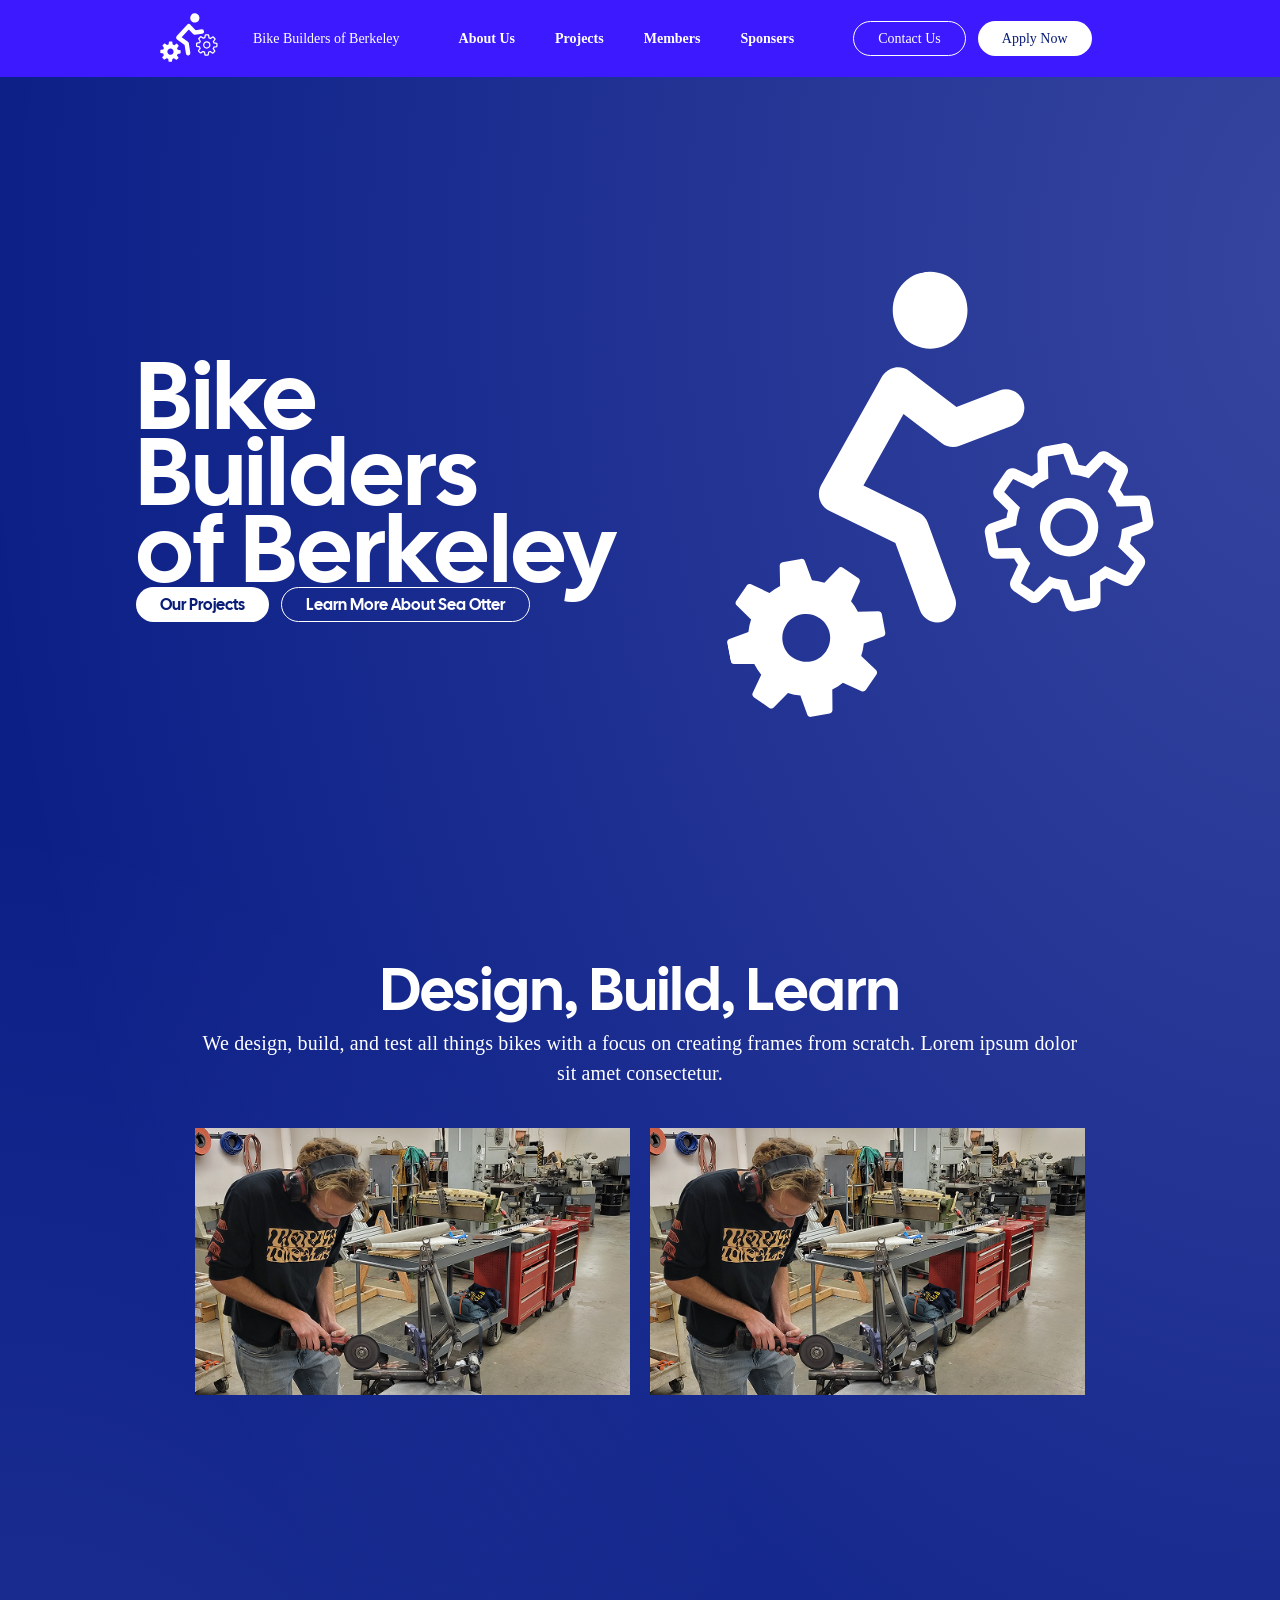
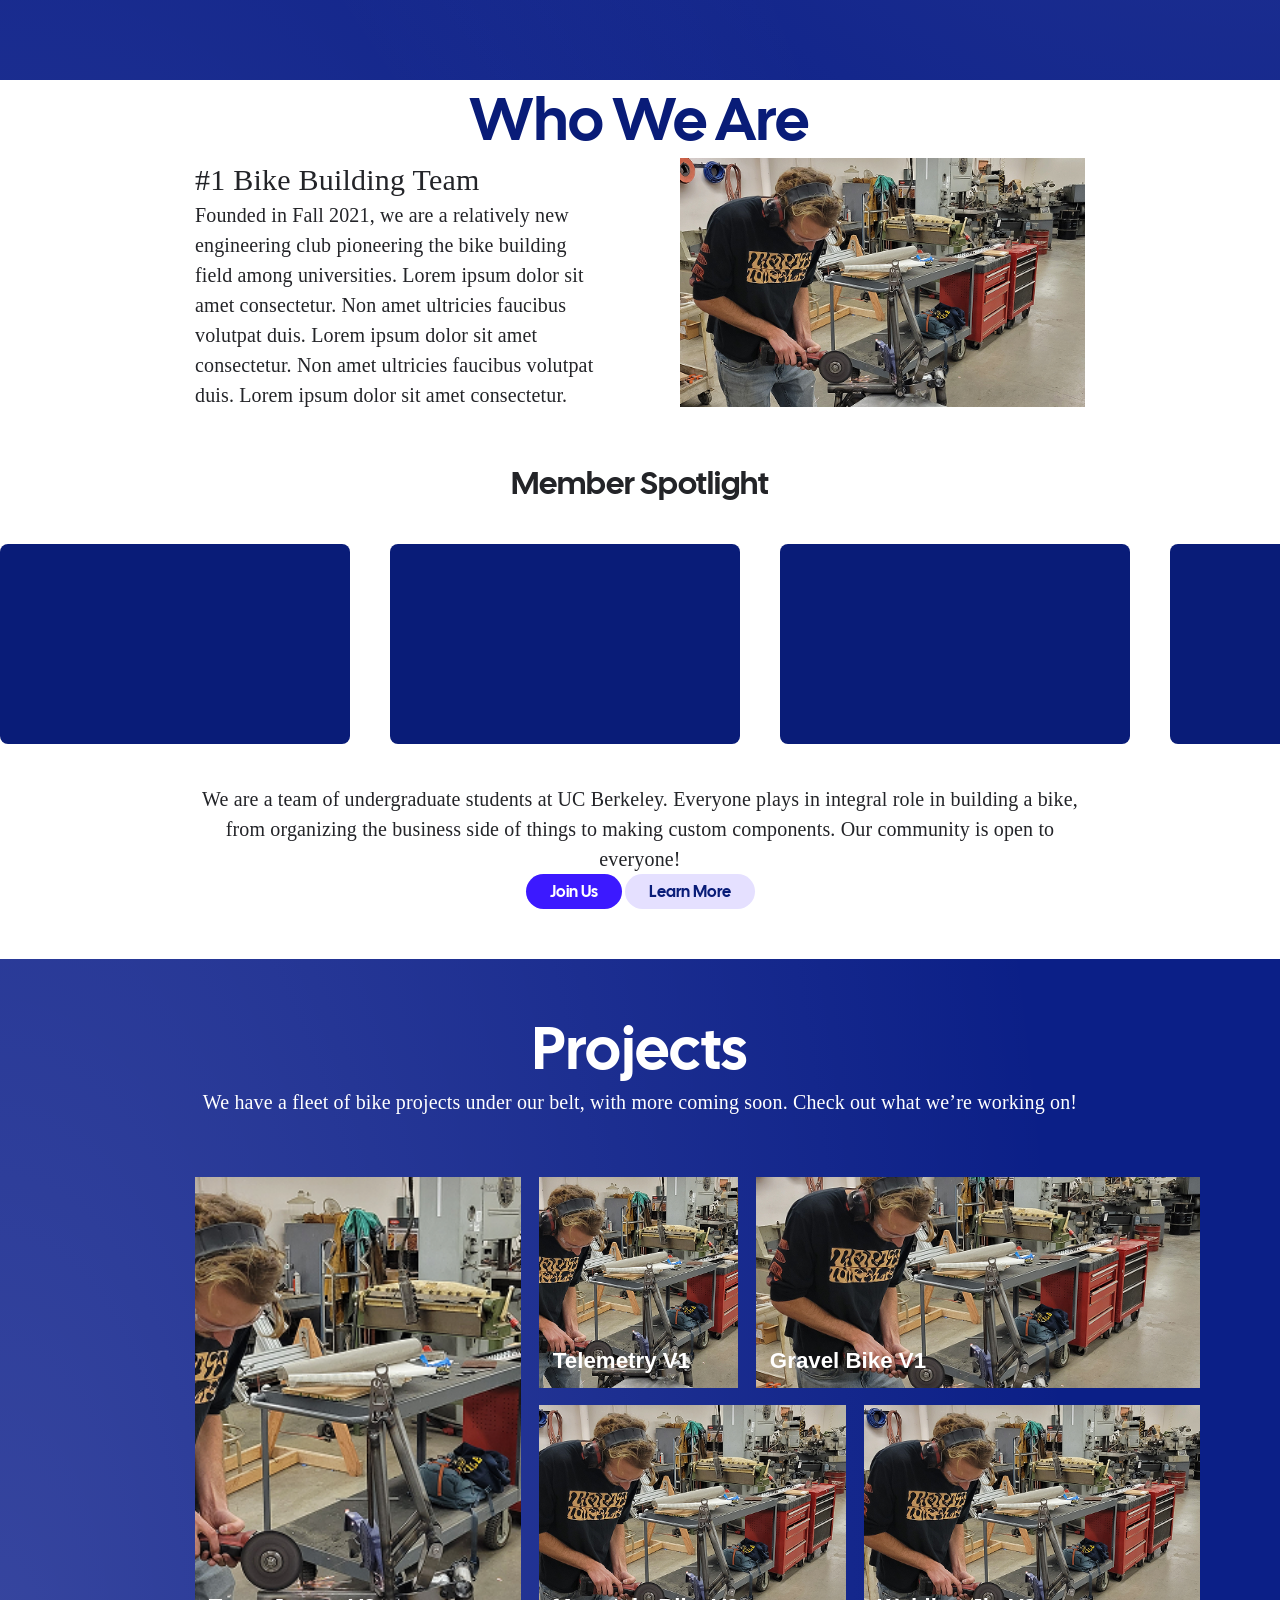
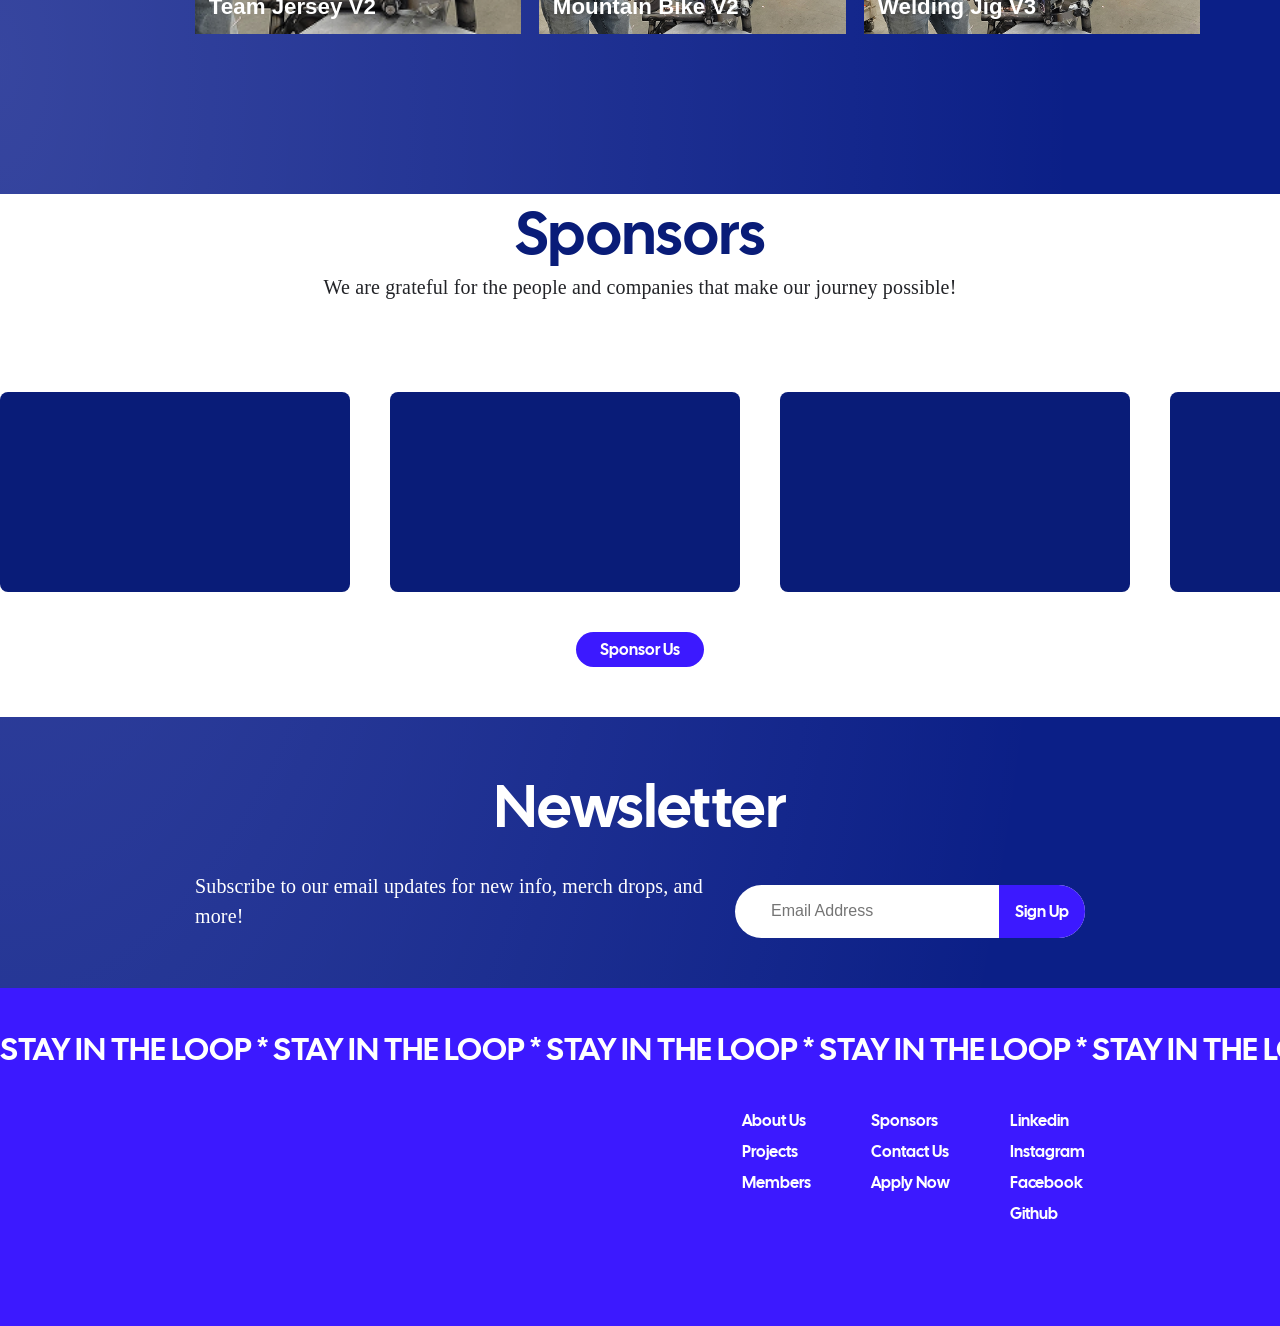
==== index.html @ 22df8705 "email position is done" ====
<!DOCTYPE html>
<html lang="en">
<head>
    <meta charset="UTF-8">
    <meta name="viewport" content="width= , initial-scale=1.0">
    <title>Document</title>
    <link rel="preconnect" href="https://fonts.googleapis.com">
    <link rel="preconnect" href="https://fonts.gstatic.com" crossorigin>
    <!-- <link href="https://fonts.googleapis.com/css2?family=Sora:wght@100..800&family=Sorts+Mill+Goudy&display=swap" rel="stylesheet"> -->
    <link rel="preconnect" href="https://fonts.googleapis.com">
    <link rel="preconnect" href="https://fonts.gstatic.com" crossorigin>
    <link href="https://fonts.googleapis.com/css2?family=Cal+Sans&family=Sora:wght@100..800&family=Sorts+Mill+Goudy&display=swap" rel="stylesheet">
    <link rel="stylesheet" href="style.css">
</head>
<body>
    <!-- Navigation menu -->
    <header>
        <nav>
            <div class="nav-inner">
                <img src="src/icons/Logo.svg" alt=""/>
                <a>Bike Builders of Berkeley</a>
                <ul class="nav-links">
                    <li>
                        <a href="about_us/about_us.html">About Us</a>
                    </li>
                    <li>
                        <a href="gen_projects/gen_projects.html">Projects</a>
                    </li>
                    <li>
                        <a href="members/members.html">Members</a>
                    </li>
                    <li>
                        <a href="sponsers/sponsers.html">Sponsers</a>
                    </li>
                </ul>
                <div class="buttons">
                    <a class="blank-button" href="#">Contact Us</a>
                    <a class="white-button" href="#">Apply Now</a>
                </div>
            </div>
        </nav>
    </header>
    <!-- End of desktop navigation menu -->
    <main>

        <div class="hero-wrapper">
            <!-- Hero section -->
            <div class="hero-section">
                <div class="left">
                    <h1>
                        Bike <br />
                        Builders <br />
                        of Berkeley
                    </h1>
                    <div class="buttons">
                        <a class="white-button" href="gen_projects/gen_projects.html">Our Projects</a>
                        <a class="blank-button" href="contact/contact.html">Learn More About Sea Otter</a>

                    </div>
                </div>
                <div class = "right">
                    <img src="src/icons/Union.svg" alt=""/>
                </div>
            </div>  
            <!-- End of the hero section -->
        </div>
        <div class="wrapper">
            <!-- Section 1 -->
            <div class="section-1">
                <h1>
                    Design, Build, Learn
                </h1>
                <p>
                    We design, build, and test all things bikes with a focus on creating frames from scratch. Lorem ipsum dolor sit amet consectetur.
                </p>
                <div class="image-row">
                    <div class="left">
                        <img src="src/images/sec1-1.png" alt=""/>
                    </div>
                    <div class = "right">
                        <img src="src/images/sec1-1.png" alt=""/>
                    </div>
                </div>
            </div>  
            <!-- End of the Section 1 -->
        </div>
        <div class="white-bg">
            <div class="wrapper">
                <!-- Section 2 -->
                <div class="section-2">
                    <h1>
                        Who We Are
                    </h1>
                    <div class="section-2-inner-layout">
                        <div class="left">
                            <h3>
                            #1 Bike Building Team
                            </h3>
                            <p>
                                Founded in Fall 2021, we are a relatively new engineering club pioneering the bike building field among universities. Lorem ipsum dolor sit amet consectetur. Non amet ultricies faucibus volutpat duis. Lorem ipsum dolor sit amet consectetur.
                                Non amet ultricies faucibus volutpat duis. Lorem ipsum dolor sit amet consectetur.
                            </p>
                        </div>
            
                        <div class = "right">
                            <!-- insert youtube -->
                            <img src="src/images/sec1-1.png" alt=""/>
                        </div>
                    </div>
                </div>  
                <!-- End of the Section2 -->
            </div>
            <!-- Section 3 -->
            <div class="section-3">
                <h2>
                    Member Spotlight
                </h2>
                <div class="carousel">
                    <div class="track">
                        
                        <div class="group">
                            <div class="card-a">
                                <!-- change contents -->
                                <img src="images/icons/python.svg" alt=""/>
                            </div>
                            <div class="card-a">
                                <img src="images/icons/java.svg" alt=""/>
                            </div>
                            <div class="card-a">
                                <img src="images/icons/css.svg" alt=""/>
                            </div>
                            <div class="card-a">
                                <img src="images/icons/html.svg" alt=""/>
                            </div>
                            <div class="card-a">
                                <img src="images/icons/r.svg" alt=""/>
                            </div>
                        </div> 
                        <div class="group">
                            <div class="card-a">
                                <img src="images/icons/python.svg" alt=""/>
                            </div>
                            <div class="card-a">
                                <img src="images/icons/java.svg" alt=""/>
                            </div>
                            <div class="card-a">
                                <img src="images/icons/css.svg" alt=""/>
                            </div>
                            <div class="card-a">
                                <img src="images/icons/html.svg" alt=""/>
                            </div>
                            <div class="card-a">
                                <img src="images/icons/r.svg" alt=""/>
                            </div>
                        </div> 
                    </div>
                </div>
                <div class="wrapper">
                    <p>
                        We are a team of undergraduate students at UC Berkeley. Everyone plays in integral role in building a bike, from organizing the business side of things to making custom components. Our community is open to everyone!
                    </p>
                    <a href="apply/apply.html" class="blue-button" target="_blank" rel="noopener noreferrer">Join Us</a>
                    <a href="members/members.html" class="purple-button" target="_blank" rel="noopener noreferrer">Learn More</a>
                </div>
            <!-- End of the Section3 -->
            </div>
        </div>
        <div class="wrapper">
            <!-- Section 4 -->
            <div class="section-4">
                <h1>
                    Projects
                </h1>
                <p>
                    We have a fleet of bike projects under our belt, with more coming soon. Check out what we’re working on!
                </p>
                <!-- change content -->
                <div class="photos">
                    <div class="frame-20">
                        <img src="src/images/sec1-1.png" alt="">
                        <div class="text-wrapper-23">Team Jersey V2</div>
                    </div>
                    <div class="frame-21">
                        <img src="src/images/sec1-1.png" alt=""/>
                        <div class="text-wrapper-23">Gravel Bike V1</div>
                    </div>
                    <div class="frame-22">
                        <img src="src/images/sec1-1.png" alt=""/>
                        <div class="text-wrapper-23">Mountain Bike V2</div>
                    </div>
                    <div class="frame-23">
                        <img src="src/images/sec1-1.png" alt=""/>
                        <div class="text-wrapper-23">Welding Jig V3</div>
                    </div>
                    <div class="frame-24">
                        <img src="src/images/sec1-1.png" alt=""/>
                        <div class="text-wrapper-23">Telemetry V1</div>
                    </div>
                </div>
                <!-- End of the Section 4 -->
            </div>
        </div>
        <!-- Section 5 -->
        <div class="white-bg">
            <div class="section-5">
                <div class="wrapper">
                    <h1>
                        Sponsors
                    </h1>
                    <p>
                        We are grateful for the people and companies that make our journey possible!
                    </p>
                </div>

                <div class="carousel">
                    <div class="track">
                        <div class="group">
                            <div class="card-a">
                                <!-- change contents -->
                                <img src="images/icons/python.svg" alt=""/>
                            </div>
                            <div class="card-a">
                                <img src="images/icons/java.svg" alt=""/>
                            </div>
                            <div class="card-a">
                                <img src="images/icons/css.svg" alt=""/>
                            </div>
                            <div class="card-a">
                                <img src="images/icons/html.svg" alt=""/>
                            </div>
                            <div class="card-a">
                                <img src="images/icons/r.svg" alt=""/>
                            </div>
                        </div> 
                        <div class="group">
                            <div class="card-a">
                                <img src="images/icons/python.svg" alt=""/>
                            </div>
                            <div class="card-a">
                                <img src="images/icons/java.svg" alt=""/>
                            </div>
                            <div class="card-a">
                                <img src="images/icons/css.svg" alt=""/>
                            </div>
                            <div class="card-a">
                                <img src="images/icons/html.svg" alt=""/>
                            </div>
                            <div class="card-a">
                                <img src="images/icons/r.svg" alt=""/>
                            </div>
                        </div>
                    </div> 
                </div>
                <div class="wrapper">
                    <a href="apply/apply.html" class="blue-button" target="_blank" rel="noopener noreferrer">Sponsor Us</a>
                </div>
            </div>
        </div>
                <!-- end of section 5 -->
       
        <div class="wrapper">
            <div class="section-6">
                <h1>
                    Newsletter
                </h1>
                <div class="section-6-content">
                    <div class="left">
                        <p>
                            Subscribe to our email updates for new info, merch drops, and more!
                        </p>
                    </div>
                    <!-- placeholder -->
                    <div class="right">
                        <div class="news-letter">
                            <input type="text" class="news-input" placeholder="Email Address"/>
                            <a href="apply/apply.html" class="news-button" target="_blank" rel="noopener noreferrer">Sign Up<i class="fa fa-user-plus" aria-hidden="true"></i></a>
                        </div>
                    </div>
                </div>
            </div>
        </div>
    </main>
    <footer>
        <div class="blue-bg">
            <div class="carousel">
                <div class="track">
                    <div class="group">
                        <h2>STAY IN THE LOOP * STAY IN THE LOOP * STAY IN THE LOOP * STAY IN THE LOOP * STAY IN THE LOOP * STAY IN THE LOOP * STAY IN THE LOOP * STAY IN THE LOOP *</h2>
                    </div>
                    <div class="group">
                        <h2>STAY IN THE LOOP * STAY IN THE LOOP * STAY IN THE LOOP * STAY IN THE LOOP * STAY IN THE LOOP * STAY IN THE LOOP * STAY IN THE LOOP * STAY IN THE LOOP *</h2>
                    </div>
                </div>
            </div>
            <div class="wrapper">
                <ul class="ft-links">
                    <div class="left">
                        <li>
                            <a href="about_us/about_us.html">About Us</a>
                        </li>
                        <li>
                            <a href="gen_projects/gen_projects.html">Projects</a>
                        </li>
                        <li>
                            <a href="members/members.html">Members</a>
                        </li>
                    </div>
                    <div class="middle">
                        <li>
                            <a href="sponsers/sponsers.html">Sponsors</a>
                        </li>
                        <li>
                            <a href="contact/contact.html">Contact Us</a>
                        </li>
                        <li>
                            <a href="apply/apply.html">Apply Now</a>
                        </li>
                    </div>
                    <div class="right">
                        <li>
                            <a href="">Linkedin</a>
                        </li>
                        <li>
                            <a href="">Instagram</a>
                        </li>
                        <li>
                            <a href="">Facebook</a>
                        </li>
                        <li>
                            <a href="">Github</a>
                        </li>
                    </div>
                </ul>
            </div>
        </div>
    </div>
</body>
</html>
---- style.css ----
:root {
    --background-color: radial-gradient(83.92% 53.89% at 0% 72.04%, rgba(229, 224, 255, 0.20) 0%, rgba(229, 224, 255, 0.00) 100%), radial-gradient(105.62% 43.95% at 103.77% 5.94%, rgba(229, 224, 255, 0.20) 0%, rgba(229, 224, 255, 0.00) 100%), #0B1F87;
    /* linear-gradient(20deg, #0b1f87, #e5e0ff) */
    /* #0b1f87; */
    --black-color: #232428;;
    --blue-color:#3c19ff;
    --dark-blue-color: #091c78;
    --purple-color: #E5E0FF;
    --white-color: #ffffff;
}
*,
*::before,
*::after {
    margin: 0;
    padding: 0;
    box-sizing: border-box;
}

/* fonts */
.hero-title {
    color: var(--white-color);
    font-family: "Cal Sans";
    font-size: 96px;
    font-style: normal;
    font-weight: 400;
    line-height: 76.188px; /* 79.363% */
    letter-spacing: 0.72px;
    text-align: left;
}

h1 {
    color: var(--white-color);
    text-align: center;
    font-family: "Cal Sans";
    font-size: 60px;
    font-style: normal;
    font-weight: 400;
    line-height: normal;
    letter-spacing: 0.45px;
}

.white-bg h1 {
    color: var(--dark-blue-color-color);
    text-align: center;
    font-family: "Cal Sans";
    font-size: 60px;
    font-style: normal;
    font-weight: 400;
    line-height: normal;
    letter-spacing: 0.45px;
}

h2 {
    color: var(--white-color);
    font-family: "Cal Sans";
    font-size: 32px;
    font-style: normal;
    font-weight: 400;
    line-height: normal;

}
.section-2 h2 {
    color: var(--black-color);
    font-family: "Cal Sans";
    font-size: 32px;
    font-style: normal;
    font-weight: 400;
    line-height: normal;

}

.white-bg h3 {
    color: var(--white-color);
    font-family: "Helvetica Neue";
    font-size: 30px;
    font-style: normal;
    font-weight: 500;
    line-height: 40px; /* 133.333% */
    letter-spacing: 0.225px;
}


p {
    color: var(--white-color);
    font-family: "Helvetica Neue";
    font-size: 20px;
    font-style: normal;
    font-weight: 400;
    line-height: 150%; /* 30px */
    letter-spacing: 0.15px;
}

.white-bg p {
    color: var(--black-color);
    font-family: "Helvetica Neue";
    font-size: 20px;
    font-style: normal;
    font-weight: 400;
    line-height: 150%; /* 30px */
    letter-spacing: 0.15px;
}

h4 {
    color: var(--white-color);
    font-family: "Cal Sans";
    font-size: 21px;
    font-style: normal;
    font-weight: 400;
    line-height: normal;
}

h5 {
    color: var(--white-color);
    font-family: "Helvetica Neue";
    font-size: 14px;
    font-style: normal;
    font-weight: 400;
    line-height: normal;
}

header {
    display: flex;
    justify-content: space-between;
    align-items: center;
    padding: 5px, 60px;
    width: 100%;
    background-color: var(--blue-color);
    position: fixed;
    z-index: 100;
}

/* nav */
nav {
    /* display: flex;
    justify-content: space-between;
    align-items: left; */
    /* position: fixed; */
    top: 0;
    left: 0;
    padding: 5px 80px;
    background-color: var(--background-color);
    z-index: 100;
}

.nav-inner {
    display: inline-flex;
    padding: 8px 80px;
    align-items: center;
    gap: 35px;
}

.nav-links {
    display: flex;
    padding: 8px 24px;
    justify-content: center;
    align-items: center;
}

nav ul {
    display: flex;
    align-items: center;
    list-style: none;
    gap: 40px;
}

nav ul li a {
    color: var(--white-color);
    font-family: "Helvetica Neue";
    font-size: 14px;
    font-style: normal;
    font-weight: 400;
    line-height: normal;
}

nav a {
    color: var(--white-color);
    font-family: "Helvetica Neue";
    font-weight: bold;
    font-size: 14px;
    font-style: normal;
    font-weight: 400;
    line-height: normal;
    white-space: nowrap;
}

nav ul li a {
    font-family: "Helvetica Neue";
    font-style: normal;
    font-weight: bold;
    font-size: 14px;
    line-height: 24px;
    color: #ffffff;
    text-decoration: none;
}

/* body */

body {
    margin: 0;
    width: 100%;
    font-family: "Cal Sans";
    font-weight: 400;
    font-style: normal;
    background: var(--background-color)
}

main {
    width:100%;
    margin:0 auto;

}

.wrapper {
    max-width:100%;
    margin:0 auto;
    padding-left: 195px;   
    padding-right: 195px;
    padding-bottom: 50px;

}

.hero-wrapper {
    max-width:100%;
    margin:0 auto;
    padding-left: 80px;   
    padding-right: 80px;
    padding-bottom: 50px;

}

.hero-section .right img {
    width: 100%;
    max-width: 500px;   /* control maximum size */
    height: auto;
    transform: rotate(-11.642deg);
}

.stripes {
    max-width:100%;
    margin:0 auto;
    background-color: var(--background-color);
    background-image: repeating-linear-gradient(
        90deg,
        var(--blue-color),
        var(--blue-color) 35px,
        transparent 35px,
        transparent 50px
    );
}

/* background */

.white-bg {
    width:100%;
    margin:0 auto;
    background-color: var(--white-color);
    margin-top: 50px;
    margin-bottom: 50px;
}

.blue-bg {
    max-width:100%;
    height: 338px;
    margin:0 auto;
    background-color: var(--blue-color);
}

/* buttons */

.buttons {
    display: flex;
    gap: 12px;
}

.blank-button {
    display: inline-flex;
    justify-content: center;
    align-items: center;
    padding: 8px 24px;

    /* width: 232px; */
    height: 35px;

    border-radius: 50px;
    border: 1px solid white;

    color: white;
    text-decoration: none;
}

.white-button {
    display: inline-flex;
    justify-content: center;
    align-items: center;
    padding: 8px 24px;

    /* width: 232px; */
    height: 35px;

    border-radius: 50px;
    background: var(--white-color);

    color: var(--dark-blue-color);
    text-decoration: none;
}

.blue-button {
    display: inline-flex;
    justify-content: center;
    align-items: center;
    padding: 8px 24px;

    /* width: 232px; */
    height: 35px;

    border-radius: 50px;
    background: var(--blue-color);

    color: var(--white-color);
    text-decoration: none;
}

.purple-button {
    display: inline-flex;
    justify-content: center;
    align-items: center;
    padding: 8px 24px;

    /* width: 232px; */
    height: 35px;

    border-radius: 50px;
    background: var(--purple-color);

    color: var(--dark-blue-color);
    text-decoration: none;
}


/* hero section */

.hero-section {
    display: flex;
    height: 100vh;
    width: 100%;
    align-items: center;
    justify-content: space-between; 
    gap: 20px;
    padding: 80px 5% 0 5%; 
    box-sizing: border-box;
}

.hero-section .left {
    flex: 1 1 400px;             
}

.hero-section .left h1{
    color: var(--white-color);
    font-family: "Cal Sans";
    font-size: 96px;
    font-style: normal;
    font-weight: 400;
    line-height: 76.188px; /* 79.363% */
    letter-spacing: 0.72px;
    text-align: left;
}

.hero-section .right {
    flex: 1 1 300px;              /* image shrinks naturally */
    display: flex;
    justify-content: flex-end;
}

.hero-section .right img {
    max-width: 100%;
    height: auto;
}

@media (max-width: 1024px) {
    .hero-section {
        flex-direction: column;   /* stack text and image */
        justify-content: flex-start;
        height: auto;             /* shrink to content */
        padding: 200px 5% 0 5%;
    }

    .hero-section .right {
        width: 100%;
        display: flex;
        justify-content: center;  /* center image */
        padding: 0px;
    }

    .hero-section .right img {
        width: 100%;              /* scale image on smaller screens */
        height: auto;
    }
}

/* section-1 */
.section-1 {
    height: 70vh;
    align-items: center;
    justify-content: center;
}

.section-1 h1 {
    color: var(--white-color);
    text-align: center;
    font-family: "Cal Sans";
    font-size: 60px;
    font-style: normal;
    font-weight: 400;
    line-height: normal;
    letter-spacing: 0.45px;
}

.section-1 p {
    color: var(--white-color);
    text-align: center;
    font-family: "Helvetica Neue";
    font-size: 20px;
    font-style: normal;
    font-weight: 400;
    line-height: 150%; /* 30px */
    letter-spacing: 0.15px;
}

.section-1 .image-row {
    display: flex;
    gap: 20px;
    margin-top: 40px;
}

.section-1 .left,
.section-1 .right {
    flex: 1;
}

.section-1 img {
    width: 100%;
    height: auto;
    display: block;
}


/* section-2 */
.section-2 {
    align-items: center;
    justify-content: center;
}

.section-2 .section-2-inner-layout {
    display: flex;
    align-items: center;
    gap: 80px;
}

.section-2-inner-layout .left {
    flex: 1;
}

.section-2-inner-layout .right {
    flex: 1;
}

.section-2-inner-layout img {
    width: 100%;
    height: auto;
}

.section-2 h1 {

    color: var(--dark-blue-color);
    text-align: center;
    font-family: "Cal Sans";
    font-size: 60px;
    font-style: normal;
    font-weight: 400;
    line-height: normal;
    letter-spacing: 0.45px;
}

.section-2 h3 {
    color: var(--black-color);
    font-family: "Helvetica Neue";
    font-size: 30px;
    font-style: normal;
    font-weight: 500;
    line-height: 40px; /* 133.333% */
    letter-spacing: 0.225px;
}

.section-2 p {
    color: var(--black-color);
    font-family: "Helvetica Neue";
    font-size: 20px;
    font-style: normal;
    font-weight: 400;
    line-height: 150%; /* 30px */
    letter-spacing: 0.15px;
}

/* section-3 */
.section-3 {
    text-align: center;
    justify-content: center;
}

.section-3 h2 {
    color: var(--black-color);
    font-family: "Cal Sans";
    font-size: 32px;
    font-style: normal;
    font-weight: 400;
    line-height: normal;
}

.section-3 p {
    color: var(--black-color);
    font-family: "Helvetica Neue";
    font-size: 20px;
    font-style: normal;
    font-weight: 400;
    line-height: 150%; /* 30px */
    letter-spacing: 0.15px;
    padding: 100px, 40px;
}
.carousel {
    width: 100%;
    overflow: hidden;
    padding: 40px 0;
}
    
.track {
    display: flex;
    width: max-content;
    animation: scroll 30s linear infinite;
}
    
.group {
    display: flex;
    gap: 40px;
    padding-right: 40px;
}
    
.card-a {
    flex: 0 0 auto;
    width: 350px;
    height: 200px;
    background: var(--dark-blue-color);
    border-radius: 8px;
    display: flex;
    align-items: center;
    justify-content: center;
}
    
.card-a img {
    max-width: 80%;
    height: auto;
}
    
@keyframes scroll {
    from {
        transform: translateX(0);
    }
    to {
        transform: translateX(-50%);
    }
}

/* section-4 */
.section-4 {
    text-align: center;
    justify-content: center;
}

.section-4 .frame-20 {
    display: flex;
    flex-direction: column;
    width: 326px;
    height: 457px;
    align-items: flex-start;
    justify-content: flex-end;
    gap: 8.67px;
    padding: 13.87px;
    position: absolute;
    top: 0;
    left: 0;
    box-shadow: inset 0px 0px 81.32px #00000040;
    background: linear-gradient(
      0deg,
      rgba(0, 0, 0, 0.3) 0%,
      rgba(0, 0, 0, 0.3) 100%
    );
}
  
.section-4 .text-wrapper-23 {
    position: relative;
    width: fit-content;
    font-family: "Helvetica Neue-Bold", Helvetica;
    font-weight: 700;
    color: #ffffff;
    font-size: 22.3px;
    letter-spacing: 0;
    line-height: normal;
}
  
.section-4 .frame-21 {
    display: flex;
    width: 444px;
    height: 211px;
    align-items: flex-end;
    gap: 8.67px;
    padding: 13.87px;
    position: absolute;
    top: 0;
    left: 561px;
    background: linear-gradient(
      0deg,
      rgba(0, 0, 0, 0.3) 0%,
      rgba(0, 0, 0, 0.3) 100%
    );
}
  
.section-4 .frame-22 {
    display: flex;
    width: 307px;
    height: 229px;
    align-items: flex-end;
    gap: 8.67px;
    padding: 13.87px;
    position: absolute;
    top: 228px;
    left: 344px;
    background: linear-gradient(
      0deg,
      rgba(0, 0, 0, 0.3) 0%,
      rgba(0, 0, 0, 0.3) 100%
    );
}
  
.section-4 .frame-23 {
    display: flex;
    width: 336px;
    height: 229px;
    align-items: flex-end;
    gap: 8.67px;
    padding: 13.87px;
    position: absolute;
    top: 228px;
    left: 669px;
    background: linear-gradient(
      0deg,
      rgba(0, 0, 0, 0.3) 0%,
      rgba(0, 0, 0, 0.3) 100%
    );
}
  
.section-4 .frame-24 {
    display: flex;
    flex-direction: column;
    width: 199px;
    height: 211px;
    align-items: flex-start;
    justify-content: flex-end;
    gap: 8.67px;
    padding: 13.87px;
    position: absolute;
    top: 0;
    left: 344px;
    background: linear-gradient(
      0deg,
      rgba(0, 0, 0, 0.3) 0%,
      rgba(0, 0, 0, 0.3) 100%
    );
}
.section-4 .photos {
    position: relative;
    width: 1005px;
    height: 457px;
    margin: 60px auto;
}
  
.section-4 .photos img {
    position: absolute;
    width: 100%;
    height: 100%;
    object-fit: cover;
    top: 0;
    left: 0;
}

.section-4 .frame-20,
.section-4 .frame-21,
.section-4 .frame-22,
.section-4 .frame-23,
.section-4 .frame-24 {
    overflow: hidden;
}
  

/* section-5 */

.section-5 {
    text-align: center;
    justify-content: center;
}

.section-5 h1 {
    color: var(--dark-blue-color);
    text-align: center;
    font-family: "Cal Sans";
    font-size: 60px;
    font-style: normal;
    font-weight: 400;
    line-height: normal;
    letter-spacing: 0.45px;
}

.section-5 p {
    color: var(--black-color);
    font-family: "Helvetica Neue";
    font-size: 20px;
    font-style: normal;
    font-weight: 400;
    line-height: 150%; /* 30px */
    letter-spacing: 0.15px;
}

@media (max-width: 768px) {
    .bottom {
        padding-left: 0px;
        padding-right: 0px;
        height: auto; 
    }
}

/* section-6 */
.section-6 {
    text-align: center; /* keeps the h1 centered */
}

.section-6-content {
    display: flex;                  /* side by side */
    align-items: center;            /* vertically center left and right */
    justify-content: space-between; /* left to start, right to end */
    margin-top: 20px;               /* spacing below the title */
}

.section-6 .left {
    flex: 1;            /* expand to fill space */
    text-align: left;    /* keep text aligned left */
}

/* .section-6 .right {
    flex-shrink: 0;
} */

.news-letter {
    display: flex;
    gap: 12px;
    margin-top: 20px;
    display: flex;
    background: var(--white-color);
    background-color: #ffffff;
    /* width: 418.626px; */
    height: 53px;
    padding: 10.479px 0 10.479px 20px;
    align-items: center;
    /* gap: 10.479px; */
    border-radius: 50px;
}

.news-input {
    flex: 1; /* take up remaining space */
    border: none;
    padding: 8px 16px;
    font-size: 16px;
    white-space: nowrap;
}

.news-button {
    display: inline-flex;
    justify-content: center;
    align-items: center;
    padding: 8px 16px;
    height: 53px;
    white-space: nowrap;
    background: var(--blue-color);

    color: var(--white-color);
    text-decoration: none;
    border-radius: 0 50px 50px 0;
}

.section-6 h1 {
    color: var(--white-color);
    text-align: center;
    font-family: "Cal Sans";
    font-size: 60px;
    font-style: normal;
    font-weight: 400;
    line-height: normal;
    letter-spacing: 0.45px;
}

.section-6 p {
    color: var(--white-color);
    font-family: "Helvetica Neue";
    font-size: 20px;
    font-style: normal;
    font-weight: 400;
    line-height: 150%; /* 30px */
    letter-spacing: 0.15px;
}



/* footer section */

/* Carousel / scrolling text */

/* Footer links container */
.ft-links {
    display: flex;
    justify-content: flex-end; /* push all links to the right */
    gap: 60px; /* space between columns */
    list-style: none;
    padding: 0;
    margin: 0;
}

/* Each column */
.ft-links .left,
.ft-links .middle,
.ft-links .right {
    display: flex;
    flex-direction: column;
    gap: 10px; /* space between links in each column */
}

/* Links style */
.ft-links a {
    color: white;
    text-decoration: none;
    font-weight: 500;
    transition: color 0.3s;
}

.ft-links a:hover {
    color: #FFD700; /* highlight on hover */
}

/* Responsive for smaller screens */
@media (max-width: 768px) {
    .ft-links {
        justify-content: center; /* center columns on small screens */
        flex-direction: column;
        gap: 20px;
    }
    .ft-links .left,
    .ft-links .middle,
    .ft-links .right {
        flex-direction: row; /* make links inline per column */
        gap: 15px;
    }
}
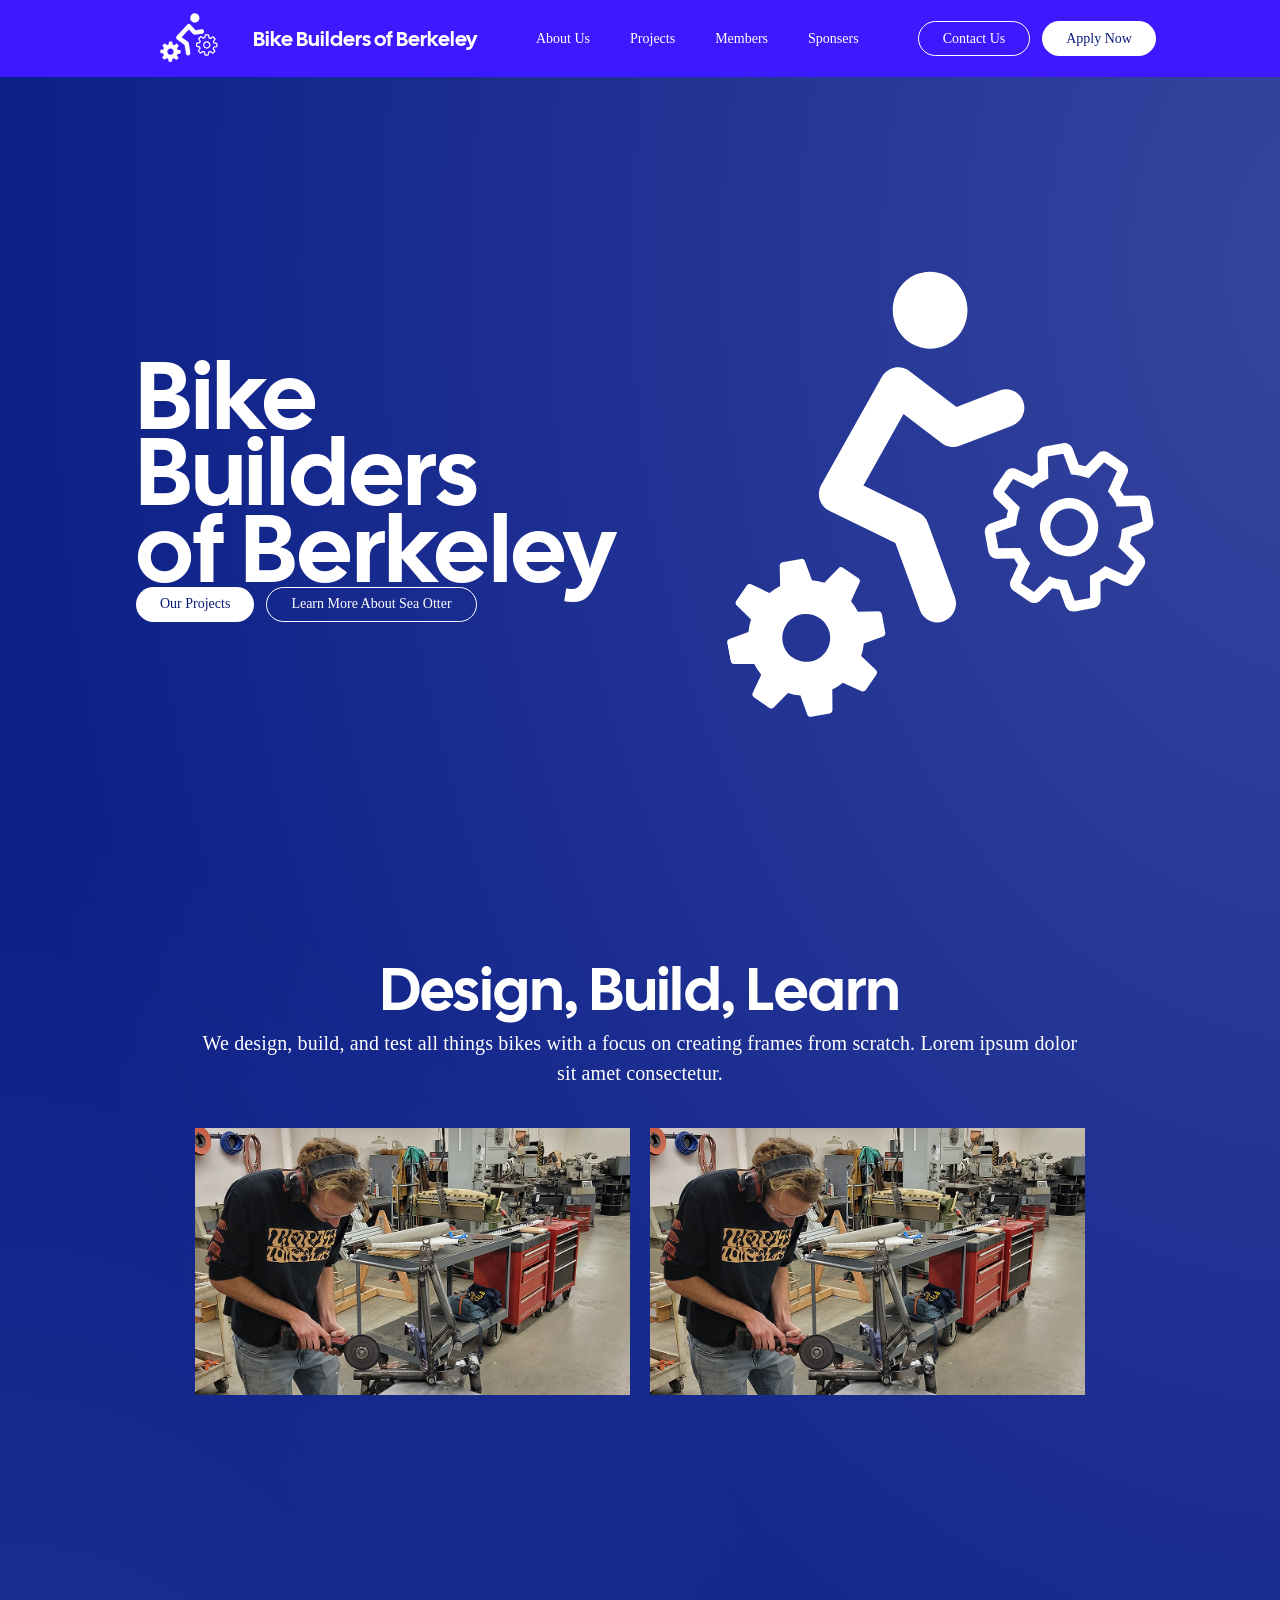
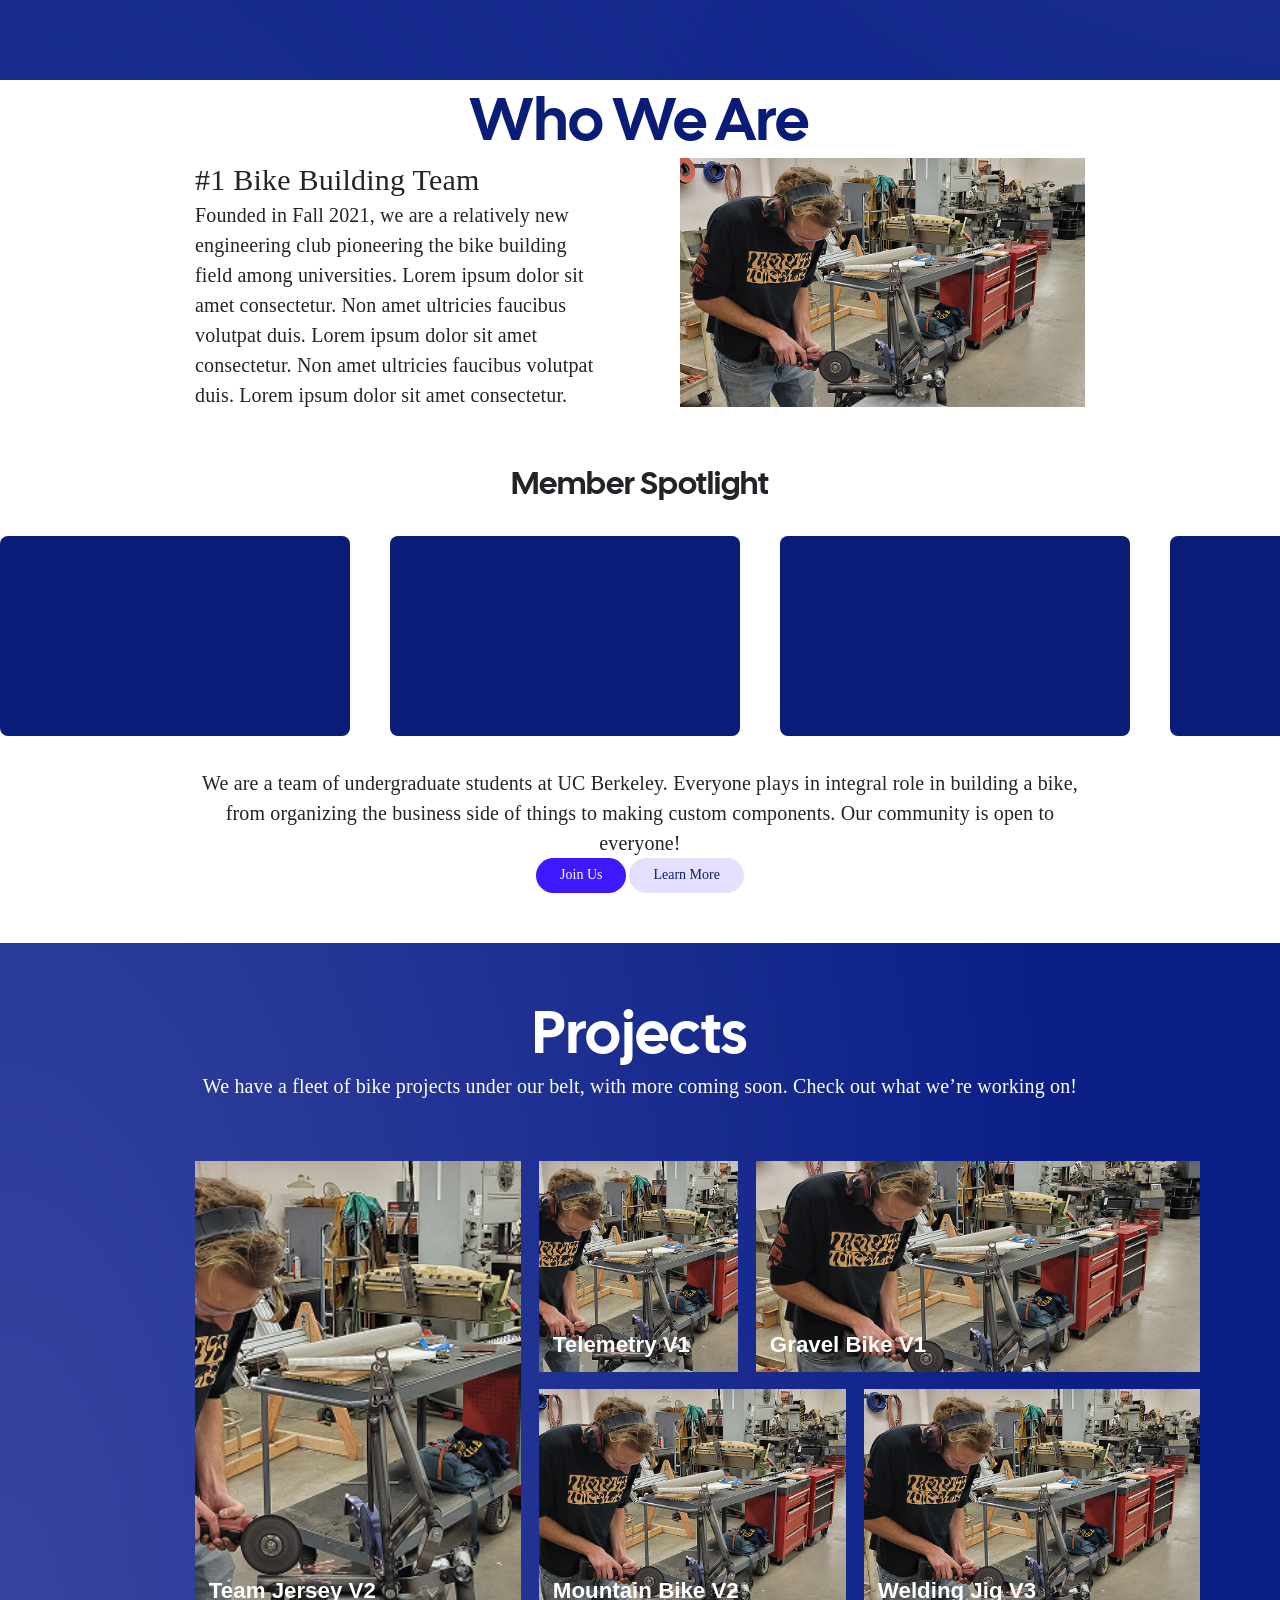
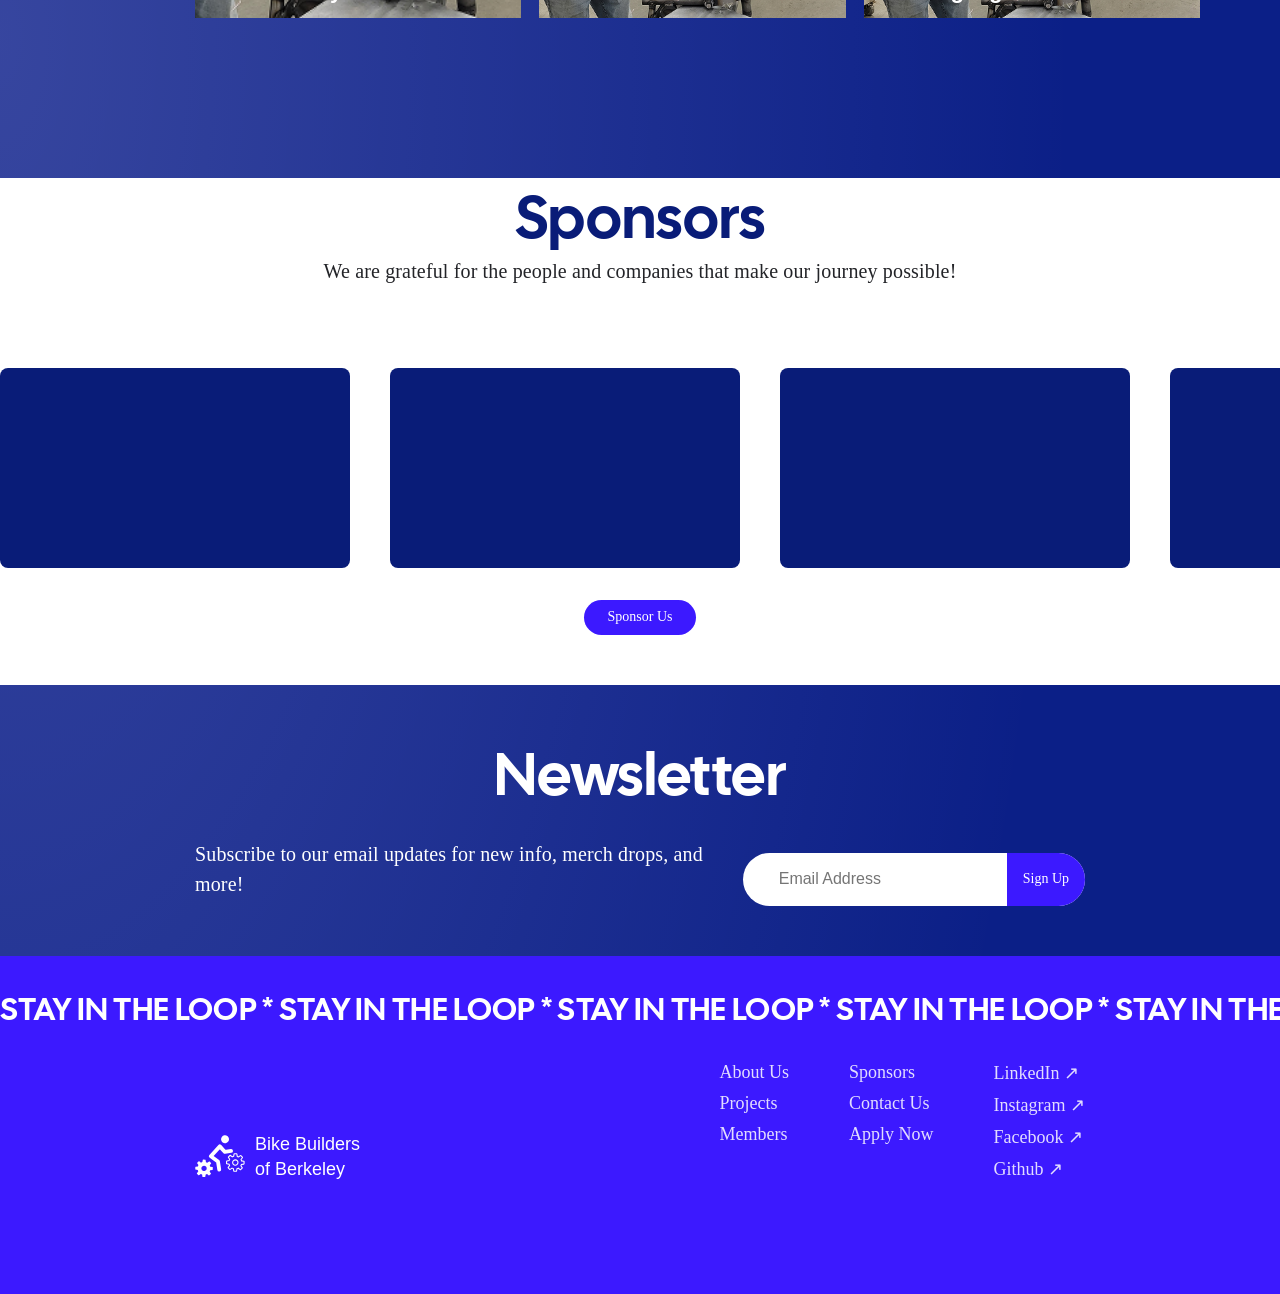
==== commit 27453fee: "footer modified" ====
--- a/index.html
+++ b/index.html
@@ -285,55 +285,40 @@
             <div class="carousel">
                 <div class="track">
                     <div class="group">
-                        <h2>STAY IN THE LOOP * STAY IN THE LOOP * STAY IN THE LOOP * STAY IN THE LOOP * STAY IN THE LOOP * STAY IN THE LOOP * STAY IN THE LOOP * STAY IN THE LOOP *</h2>
+                        <h2 class="carousel-text">STAY IN THE LOOP * STAY IN THE LOOP * STAY IN THE LOOP * STAY IN THE LOOP * STAY IN THE LOOP * STAY IN THE LOOP * STAY IN THE LOOP * STAY IN THE LOOP *</h2>
                     </div>
                     <div class="group">
-                        <h2>STAY IN THE LOOP * STAY IN THE LOOP * STAY IN THE LOOP * STAY IN THE LOOP * STAY IN THE LOOP * STAY IN THE LOOP * STAY IN THE LOOP * STAY IN THE LOOP *</h2>
+                        <h2 class="carousel-text">STAY IN THE LOOP * STAY IN THE LOOP * STAY IN THE LOOP * STAY IN THE LOOP * STAY IN THE LOOP * STAY IN THE LOOP * STAY IN THE LOOP * STAY IN THE LOOP *</h2>
                     </div>
                 </div>
             </div>
             <div class="wrapper">
-                <ul class="ft-links">
-                    <div class="left">
-                        <li>
-                            <a href="about_us/about_us.html">About Us</a>
-                        </li>
-                        <li>
-                            <a href="gen_projects/gen_projects.html">Projects</a>
-                        </li>
-                        <li>
-                            <a href="members/members.html">Members</a>
-                        </li>
-                    </div>
-                    <div class="middle">
-                        <li>
-                            <a href="sponsers/sponsers.html">Sponsors</a>
-                        </li>
-                        <li>
-                            <a href="contact/contact.html">Contact Us</a>
-                        </li>
-                        <li>
-                            <a href="apply/apply.html">Apply Now</a>
-                        </li>
-                    </div>
-                    <div class="right">
-                        <li>
-                            <a href="">Linkedin</a>
-                        </li>
-                        <li>
-                            <a href="">Instagram</a>
-                        </li>
-                        <li>
-                            <a href="">Facebook</a>
-                        </li>
-                        <li>
-                            <a href="">Github</a>
-                        </li>
-                    </div>
-                </ul>
-            </div>
-        </div>
-    </div>
+                <div class="footer-bottom">
+                    <div class="footer-brand">
+                        <img src="../src/icons/Logo.svg" alt="BBB Logo" class="footer-logo"/>
+                        <span class="footer-name">Bike Builders<br>of Berkeley</span>
+                    </div>
+                    <ul class="ft-links">
+                        <div class="left">
+                            <li><a href="about_us/about_us.html">About Us</a></li>
+                            <li><a href="gen_projects/gen_projects.html">Projects</a></li>
+                            <li><a href="members/members.html">Members</a></li>
+                        </div>
+                        <div class="middle">
+                            <li><a href="sponsers/sponsers.html">Sponsors</a></li>
+                            <li><a href="contact/contact.html">Contact Us</a></li>
+                            <li><a href="apply/apply.html">Apply Now</a></li>
+                        </div>
+                        <div class="right">
+                            <li><a href="">LinkedIn ↗</a></li>
+                            <li><a href="">Instagram ↗</a></li>
+                            <li><a href="">Facebook ↗</a></li>
+                            <li><a href="">Github ↗</a></li>
+                        </div>
+                    </ul>
+                </div>
+            </div>
+        </div>
+    </footer>
 </body>
-</html>
-   +</html>
--- a/style.css
+++ b/style.css
@@ -39,17 +39,6 @@
     letter-spacing: 0.45px;
 }
 
-.white-bg h1 {
-    color: var(--dark-blue-color-color);
-    text-align: center;
-    font-family: "Cal Sans";
-    font-size: 60px;
-    font-style: normal;
-    font-weight: 400;
-    line-height: normal;
-    letter-spacing: 0.45px;
-}
-
 h2 {
     color: var(--white-color);
     font-family: "Cal Sans";
@@ -59,17 +48,8 @@
     line-height: normal;
 
 }
-.section-2 h2 {
-    color: var(--black-color);
-    font-family: "Cal Sans";
-    font-size: 32px;
-    font-style: normal;
-    font-weight: 400;
-    line-height: normal;
-
-}
-
-.white-bg h3 {
+
+h3 {
     color: var(--white-color);
     font-family: "Helvetica Neue";
     font-size: 30px;
@@ -90,14 +70,13 @@
     letter-spacing: 0.15px;
 }
 
-.white-bg p {
-    color: var(--black-color);
-    font-family: "Helvetica Neue";
-    font-size: 20px;
-    font-style: normal;
-    font-weight: 400;
-    line-height: 150%; /* 30px */
-    letter-spacing: 0.15px;
+a {
+    color: var(--white-color);
+    font-family: "Helvetica Neue";
+    font-size: 14px;
+    font-style: normal;
+    font-weight: 400;
+    line-height: normal;
 }
 
 h4 {
@@ -163,33 +142,41 @@
     gap: 40px;
 }
 
+
+nav a {
+    color: var(--white-color);
+    font-family: "Cal Sans";
+    font-size: 21px;
+    font-style: normal;
+    font-weight: 400;
+    line-height: normal;
+    white-space: nowrap;
+}
+
 nav ul li a {
-    color: var(--white-color);
-    font-family: "Helvetica Neue";
-    font-size: 14px;
-    font-style: normal;
-    font-weight: 400;
-    line-height: normal;
-}
-
-nav a {
-    color: var(--white-color);
-    font-family: "Helvetica Neue";
-    font-weight: bold;
-    font-size: 14px;
-    font-style: normal;
-    font-weight: 400;
-    line-height: normal;
-    white-space: nowrap;
-}
-
-nav ul li a {
-    font-family: "Helvetica Neue";
-    font-style: normal;
-    font-weight: bold;
+    font-family: "Helvetica Neue";
+    font-style: normal;
     font-size: 14px;
     line-height: 24px;
-    color: #ffffff;
+    color: var(--white-color);
+    text-decoration: none;
+}
+
+nav .blank-button {
+    font-family: "Helvetica Neue";
+    font-style: normal;
+    font-size: 14px;
+    line-height: 24px;
+    color: var(--white-color);
+    text-decoration: none;
+}
+
+nav .white-button {
+    font-family: "Helvetica Neue";
+    font-style: normal;
+    font-size: 14px;
+    line-height: 24px;
+    color: var(--dark-blue-color);
     text-decoration: none;
 }
 
@@ -817,11 +804,79 @@
 
 
 
-/* footer section */
-
-/* Carousel / scrolling text */
-
-/* Footer links container */
+/* ── Footer ───────────────────────────────────────────── */
+
+/* backgroun ticker */
+
+.blue-bg {
+    background-color: var(--blue-color);
+    width: 100%;
+}
+
+/* Scrolling ticker */
+.carousel {
+    width: 100%;
+    overflow: hidden;
+    padding: 32px 0;
+}
+
+.carousel-text {
+    color: var(--white-color);
+    font-family: "Cal Sans";
+    font-size: 32px;
+    font-weight: 400;
+    white-space: nowrap;
+    letter-spacing: 0.3px;
+}
+
+.track {
+    display: flex;
+    width: max-content;
+    animation: scroll 30s linear infinite;
+}
+
+.group {
+    display: flex;
+    gap: 40px;
+    padding-right: 40px;
+}
+
+@keyframes scroll {
+    0%   { transform: translateX(0); }
+    100% { transform: translateX(-50%); }
+}
+
+/* Footer bottom row */
+.footer-bottom {
+    display: flex;
+    align-items: flex-start;
+    justify-content: space-between;
+    gap: 40px;
+}
+
+.footer-brand {
+    display: flex;
+    align-items: center;
+    gap: 10px;
+    flex-shrink: 0;
+    margin-top: 70px;
+}
+
+
+.footer-logo {
+    width: 50px;
+    height: 50px;
+    filter: brightness(10);
+}
+
+.footer-name {
+    color: var(--white-color);
+    font-family: "Helvetica Neue", Helvetica, Arial, sans-serif;
+    font-size: 18px;
+    font-weight: 500;
+    line-height: 1.4;
+}
+
 .ft-links {
     display: flex;
     justify-content: flex-end; /* push all links to the right */
@@ -841,11 +896,15 @@
 }
 
 /* Links style */
+
 .ft-links a {
-    color: white;
+    color: var(--white-color);
+    font-family: "Helvetica Neue";
+    font-size: 18px;
+    font-weight: 400;
     text-decoration: none;
-    font-weight: 500;
-    transition: color 0.3s;
+    opacity: 0.85;
+    transition: opacity 0.2s;
 }
 
 .ft-links a:hover {
@@ -865,4 +924,49 @@
         flex-direction: row; /* make links inline per column */
         gap: 15px;
     }
-}+}
+
+
+/* ── Responsive ───────────────────────────────────────── */
+
+@media (max-width: 900px) {
+    .contact-grid {
+        grid-template-columns: 1fr;
+        gap: 40px;
+    }
+
+    .wrapper {
+        padding: 40px 32px;
+    }
+
+    .nav-inner {
+        padding: 12px 32px;
+    }
+
+    .ft-links {
+        flex-wrap: wrap;
+        gap: 30px;
+    }
+
+    .footer-bottom {
+        flex-direction: column;
+        gap: 32px;
+    }
+}
+
+@media (max-width: 600px) {
+    h1 {
+        font-size: 38px;
+    }
+
+    .form-row {
+        grid-template-columns: 1fr;
+    }
+
+    .nav-links {
+        display: none;
+    }
+}
+
+
+
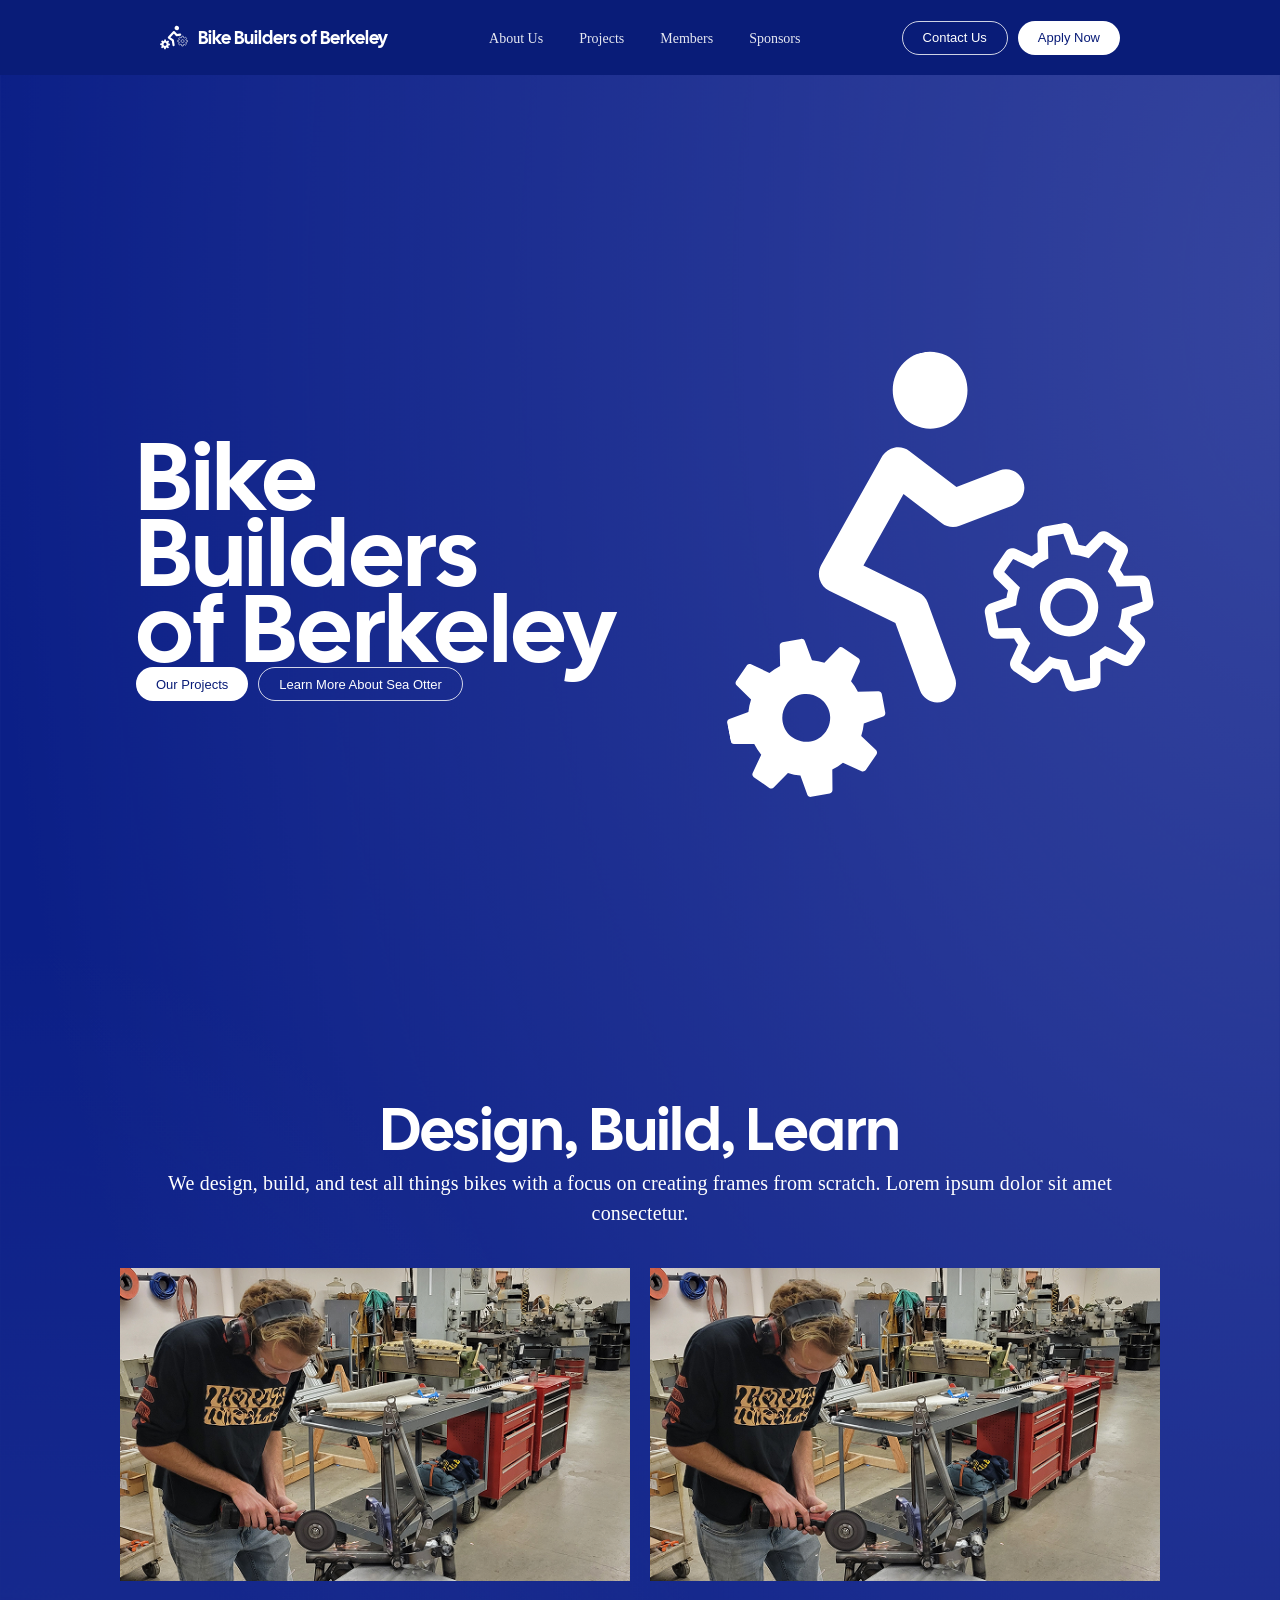
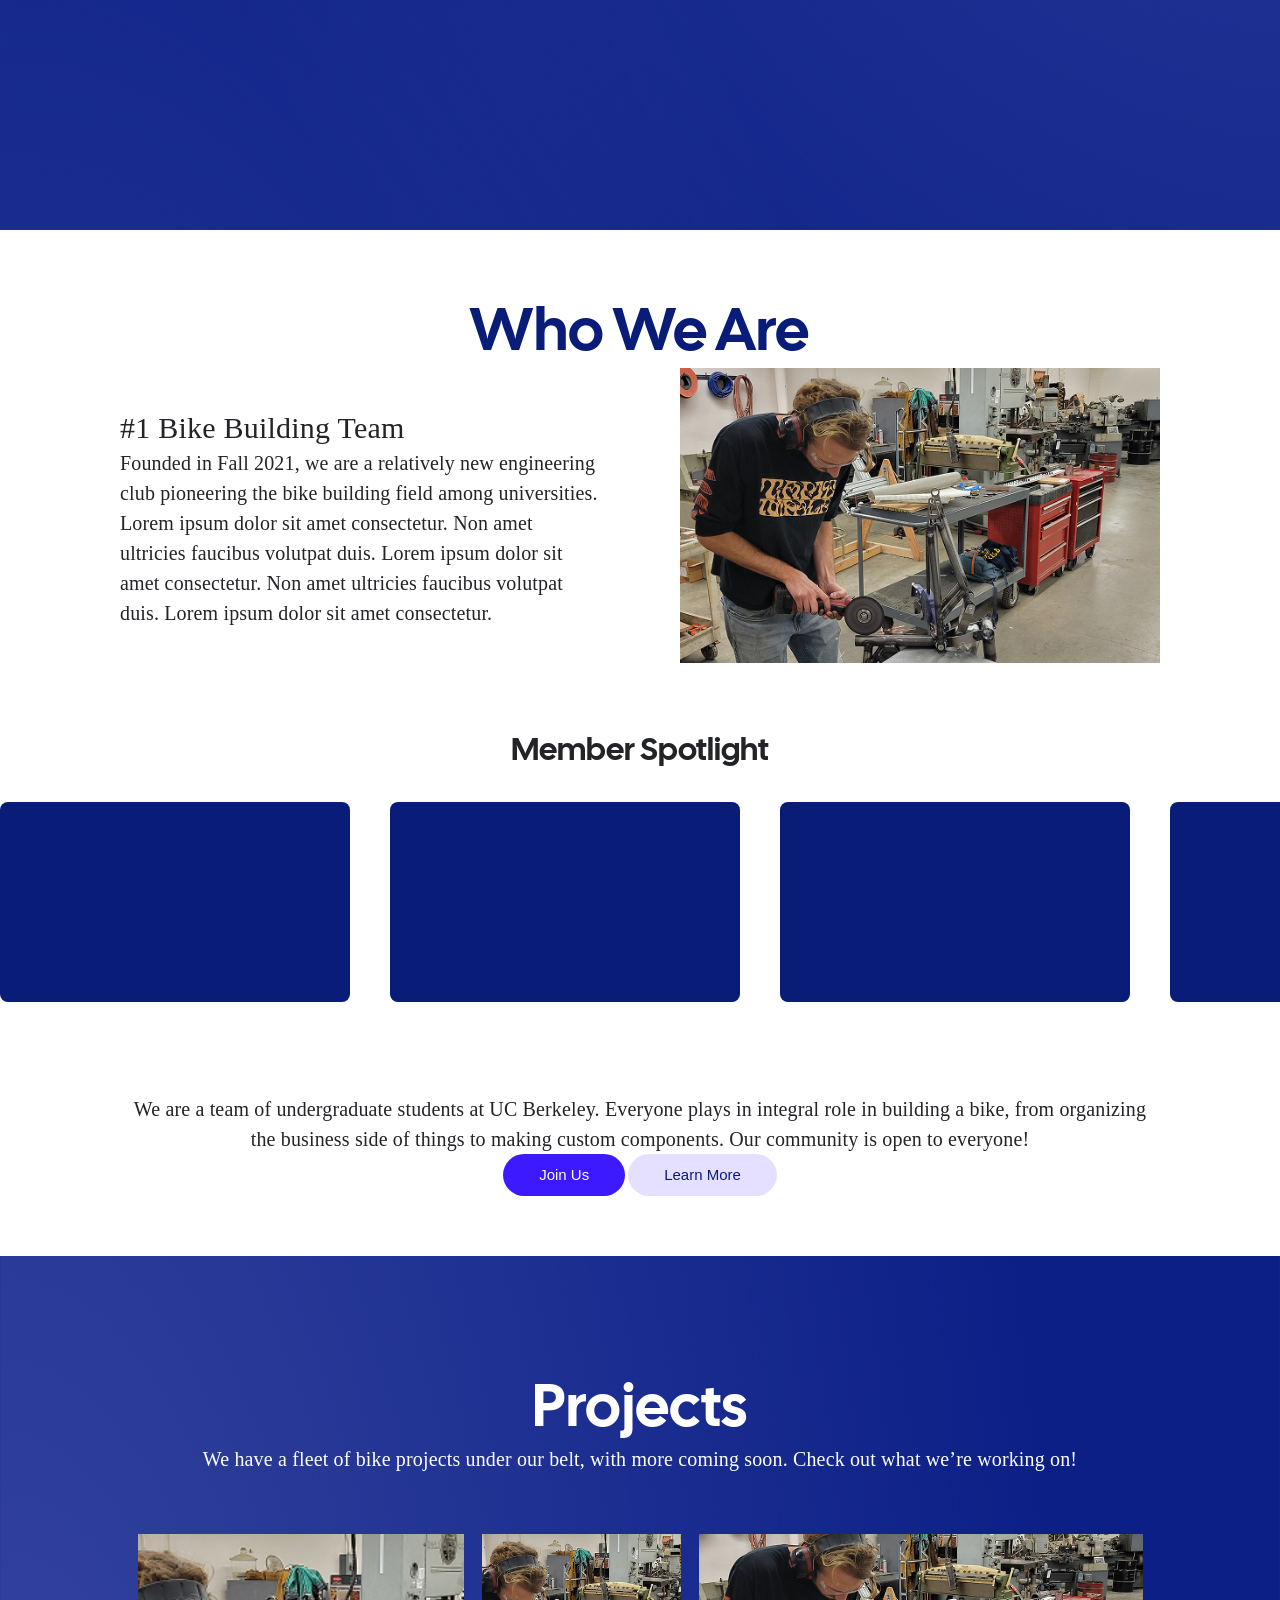
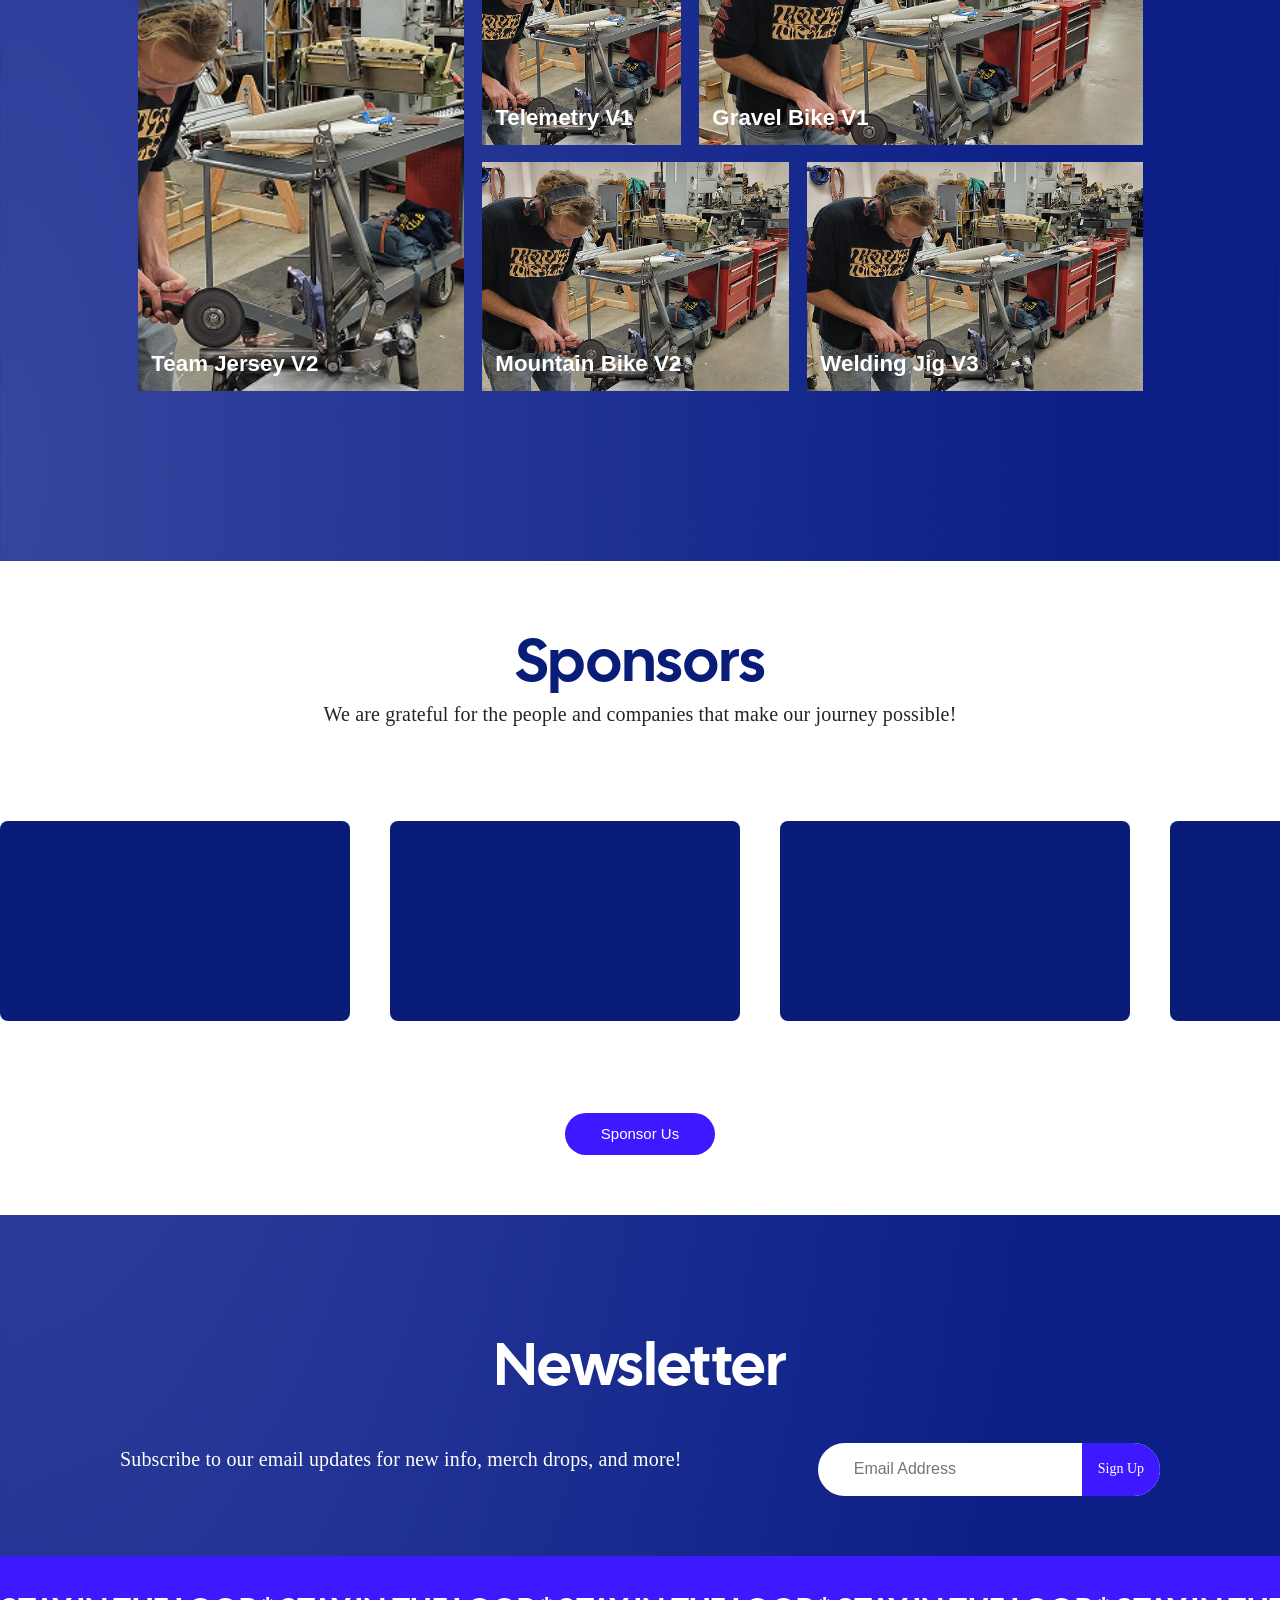
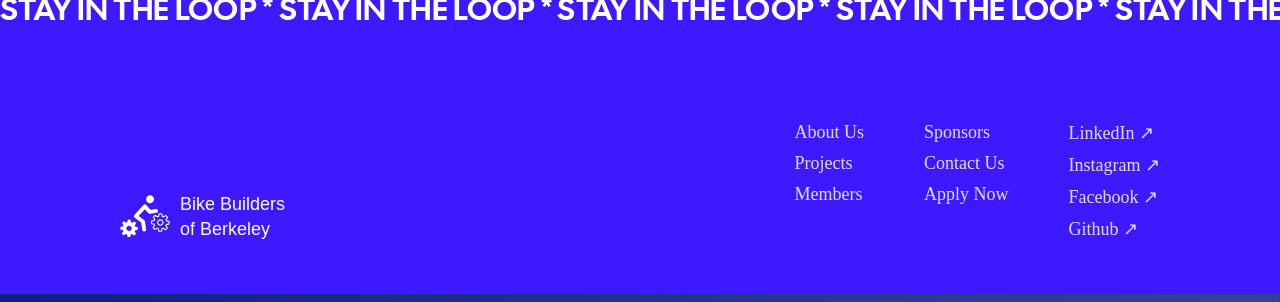
==== commit 595a80a1: "footer modified" ====
--- a/index.html
+++ b/index.html
@@ -17,21 +17,15 @@
     <header>
         <nav>
             <div class="nav-inner">
-                <img src="src/icons/Logo.svg" alt=""/>
-                <a>Bike Builders of Berkeley</a>
+                <div class="nav-brand">
+                    <img src="../src/icons/Logo.svg" alt="BBB Logo" class="nav-logo"/>
+                    <a class="nav-title">Bike Builders of Berkeley</a>
+                </div>
                 <ul class="nav-links">
-                    <li>
-                        <a href="about_us/about_us.html">About Us</a>
-                    </li>
-                    <li>
-                        <a href="gen_projects/gen_projects.html">Projects</a>
-                    </li>
-                    <li>
-                        <a href="members/members.html">Members</a>
-                    </li>
-                    <li>
-                        <a href="sponsers/sponsers.html">Sponsers</a>
-                    </li>
+                    <li><a href="about_us/about_us.html">About Us</a></li>
+                    <li><a href="gen_projects/gen_projects.html">Projects</a></li>
+                    <li><a href="members/members.html">Members</a></li>
+                    <li><a href="sponsers/sponsers.html">Sponsors</a></li>
                 </ul>
                 <div class="buttons">
                     <a class="blank-button" href="#">Contact Us</a>
--- a/style.css
+++ b/style.css
@@ -96,19 +96,38 @@
     font-weight: 400;
     line-height: normal;
 }
+/* ── Layout ───────────────────────────────────────────── */
+
+body {
+    margin: 0;
+    width: 100%;
+    font-family: "Cal Sans", sans-serif;
+    background: var(--background-color);
+}
+
+main {
+    width: 100%;
+    padding-top: 80px; /* offset fixed header */
+}
 
 header {
-    display: flex;
-    justify-content: space-between;
-    align-items: center;
-    padding: 5px, 60px;
-    width: 100%;
-    background-color: var(--blue-color);
+    width: 100%;
+    background: var(--dark-blue-color);
     position: fixed;
+    top: 0;
+    left: 0;
     z-index: 100;
 }
 
+.wrapper {
+    max-width: 1200px;
+    margin: 0 auto;
+    padding: 60px 80px;
+}
+
+/* ── Header / Nav ─────────────────────────────────────── */
 /* nav */
+
 nav {
     /* display: flex;
     justify-content: space-between;
@@ -116,95 +135,163 @@
     /* position: fixed; */
     top: 0;
     left: 0;
+    width: 100%;
     padding: 5px 80px;
     background-color: var(--background-color);
     z-index: 100;
 }
 
+nav {
+    width: 100%;
+}
+
 .nav-inner {
-    display: inline-flex;
-    padding: 8px 80px;
-    align-items: center;
-    gap: 35px;
+    display: flex;
+    align-items: center;
+    gap: 32px;
+    padding: 14px 80px;
+    width: 100%; 
+}
+
+.nav-brand {
+    display: flex;
+    align-items: center;
+    gap: 10px;
+    flex-shrink: 0;
+}
+
+.nav-logo {
+    width: 28px;
+    height: 28px;
+}
+
+.nav-title {
+    color: var(--white-color);
+    font-family: "Cal Sans";
+    font-size: 18px;
+    font-weight: 400;
+    white-space: nowrap;
+    text-decoration: none;
 }
 
 .nav-links {
     display: flex;
     padding: 8px 24px;
-    justify-content: center;
-    align-items: center;
-}
-
-nav ul {
-    display: flex;
-    align-items: center;
     list-style: none;
-    gap: 40px;
-}
-
-
-nav a {
-    color: var(--white-color);
-    font-family: "Cal Sans";
-    font-size: 21px;
-    font-style: normal;
-    font-weight: 400;
-    line-height: normal;
-    white-space: nowrap;
-}
-
-nav ul li a {
-    font-family: "Helvetica Neue";
-    font-style: normal;
+    gap: 36px;
+    flex: 1;
+    justify-content: center;
+    align-items: center;
+}
+
+.nav-links li a {
+    color: var(--white-color);
+    font-family: "Helvetica Neue";
+    font-size: 14px;
+    font-weight: 400;
+    text-decoration: none;
+    opacity: 0.9;
+    transition: opacity 0.2s;
+}
+
+.nav-links li a:hover {
+    opacity: 1;
+}
+
+/* buttons */
+
+.buttons {
+    display: flex;
+    gap: 10px;
     font-size: 14px;
     line-height: 24px;
-    color: var(--white-color);
+    align-items: center;
+    flex-shrink: 0;
+    font-family: "Helvetica Neue";
     text-decoration: none;
-}
-
-nav .blank-button {
-    font-family: "Helvetica Neue";
-    font-style: normal;
-    font-size: 14px;
-    line-height: 24px;
-    color: var(--white-color);
+    transition: background 0.2s;
+}
+
+.blank-button {
+    display: inline-flex;
+    justify-content: center;
+    align-items: center;
+    padding: 7px 20px;
+    height: 34px;
+    border-radius: 50px;
+    border: 1px solid rgba(255,255,255,0.8);
+    color: var(--white-color);
+    font-family: "Helvetica Neue", Helvetica, Arial, sans-serif;
+    font-size: 13px;
     text-decoration: none;
-}
-
-nav .white-button {
-    font-family: "Helvetica Neue";
-    font-style: normal;
-    font-size: 14px;
-    line-height: 24px;
+    transition: background 0.2s;
+}
+
+.blank-button:hover {
+    background: rgba(255,255,255,0.1);
+}
+
+.white-button {
+    display: inline-flex;
+    justify-content: center;
+    align-items: center;
+    padding: 7px 20px;
+    height: 34px;
+    border-radius: 50px;
+    background: var(--white-color);
     color: var(--dark-blue-color);
+    font-family: "Helvetica Neue", Helvetica, Arial, sans-serif;
+    font-size: 13px;
+    font-weight: 500;
     text-decoration: none;
-}
-
-/* body */
-
-body {
-    margin: 0;
-    width: 100%;
-    font-family: "Cal Sans";
-    font-weight: 400;
-    font-style: normal;
-    background: var(--background-color)
-}
-
-main {
-    width:100%;
-    margin:0 auto;
-
-}
-
-.wrapper {
-    max-width:100%;
-    margin:0 auto;
-    padding-left: 195px;   
-    padding-right: 195px;
-    padding-bottom: 50px;
-
-}
+    transition: opacity 0.2s;
+}
+
+.white-button:hover {
+    opacity: 0.9;
+}
+
+.blue-button {
+    display: inline-flex;
+    justify-content: center;
+    align-items: center;
+    padding: 10px 36px;
+    height: 42px;
+    border-radius: 50px;
+    background: var(--blue-color);
+    color: var(--white-color);
+    font-family: "Helvetica Neue", Helvetica, Arial, sans-serif;
+    font-size: 15px;
+    font-weight: 500;
+    text-decoration: none;
+    transition: opacity 0.2s;
+}
+
+.blue-button:hover {
+    opacity: 0.85;
+}
+
+.purple-button {
+    display: inline-flex;
+    justify-content: center;
+    align-items: center;
+    padding: 10px 36px;
+    height: 42px;
+    border-radius: 50px;
+    background: var(--purple-color);
+    color: var(--dark-blue-color);
+    font-family: "Helvetica Neue", Helvetica, Arial, sans-serif;
+    font-size: 15px;
+    font-weight: 500;
+    text-decoration: none;
+    transition: opacity 0.2s;
+}
+
+.blue-button:hover {
+    opacity: 0.85;
+}
+
+
 
 .hero-wrapper {
     max-width:100%;
@@ -250,77 +337,6 @@
     height: 338px;
     margin:0 auto;
     background-color: var(--blue-color);
-}
-
-/* buttons */
-
-.buttons {
-    display: flex;
-    gap: 12px;
-}
-
-.blank-button {
-    display: inline-flex;
-    justify-content: center;
-    align-items: center;
-    padding: 8px 24px;
-
-    /* width: 232px; */
-    height: 35px;
-
-    border-radius: 50px;
-    border: 1px solid white;
-
-    color: white;
-    text-decoration: none;
-}
-
-.white-button {
-    display: inline-flex;
-    justify-content: center;
-    align-items: center;
-    padding: 8px 24px;
-
-    /* width: 232px; */
-    height: 35px;
-
-    border-radius: 50px;
-    background: var(--white-color);
-
-    color: var(--dark-blue-color);
-    text-decoration: none;
-}
-
-.blue-button {
-    display: inline-flex;
-    justify-content: center;
-    align-items: center;
-    padding: 8px 24px;
-
-    /* width: 232px; */
-    height: 35px;
-
-    border-radius: 50px;
-    background: var(--blue-color);
-
-    color: var(--white-color);
-    text-decoration: none;
-}
-
-.purple-button {
-    display: inline-flex;
-    justify-content: center;
-    align-items: center;
-    padding: 8px 24px;
-
-    /* width: 232px; */
-    height: 35px;
-
-    border-radius: 50px;
-    background: var(--purple-color);
-
-    color: var(--dark-blue-color);
-    text-decoration: none;
 }
 
 
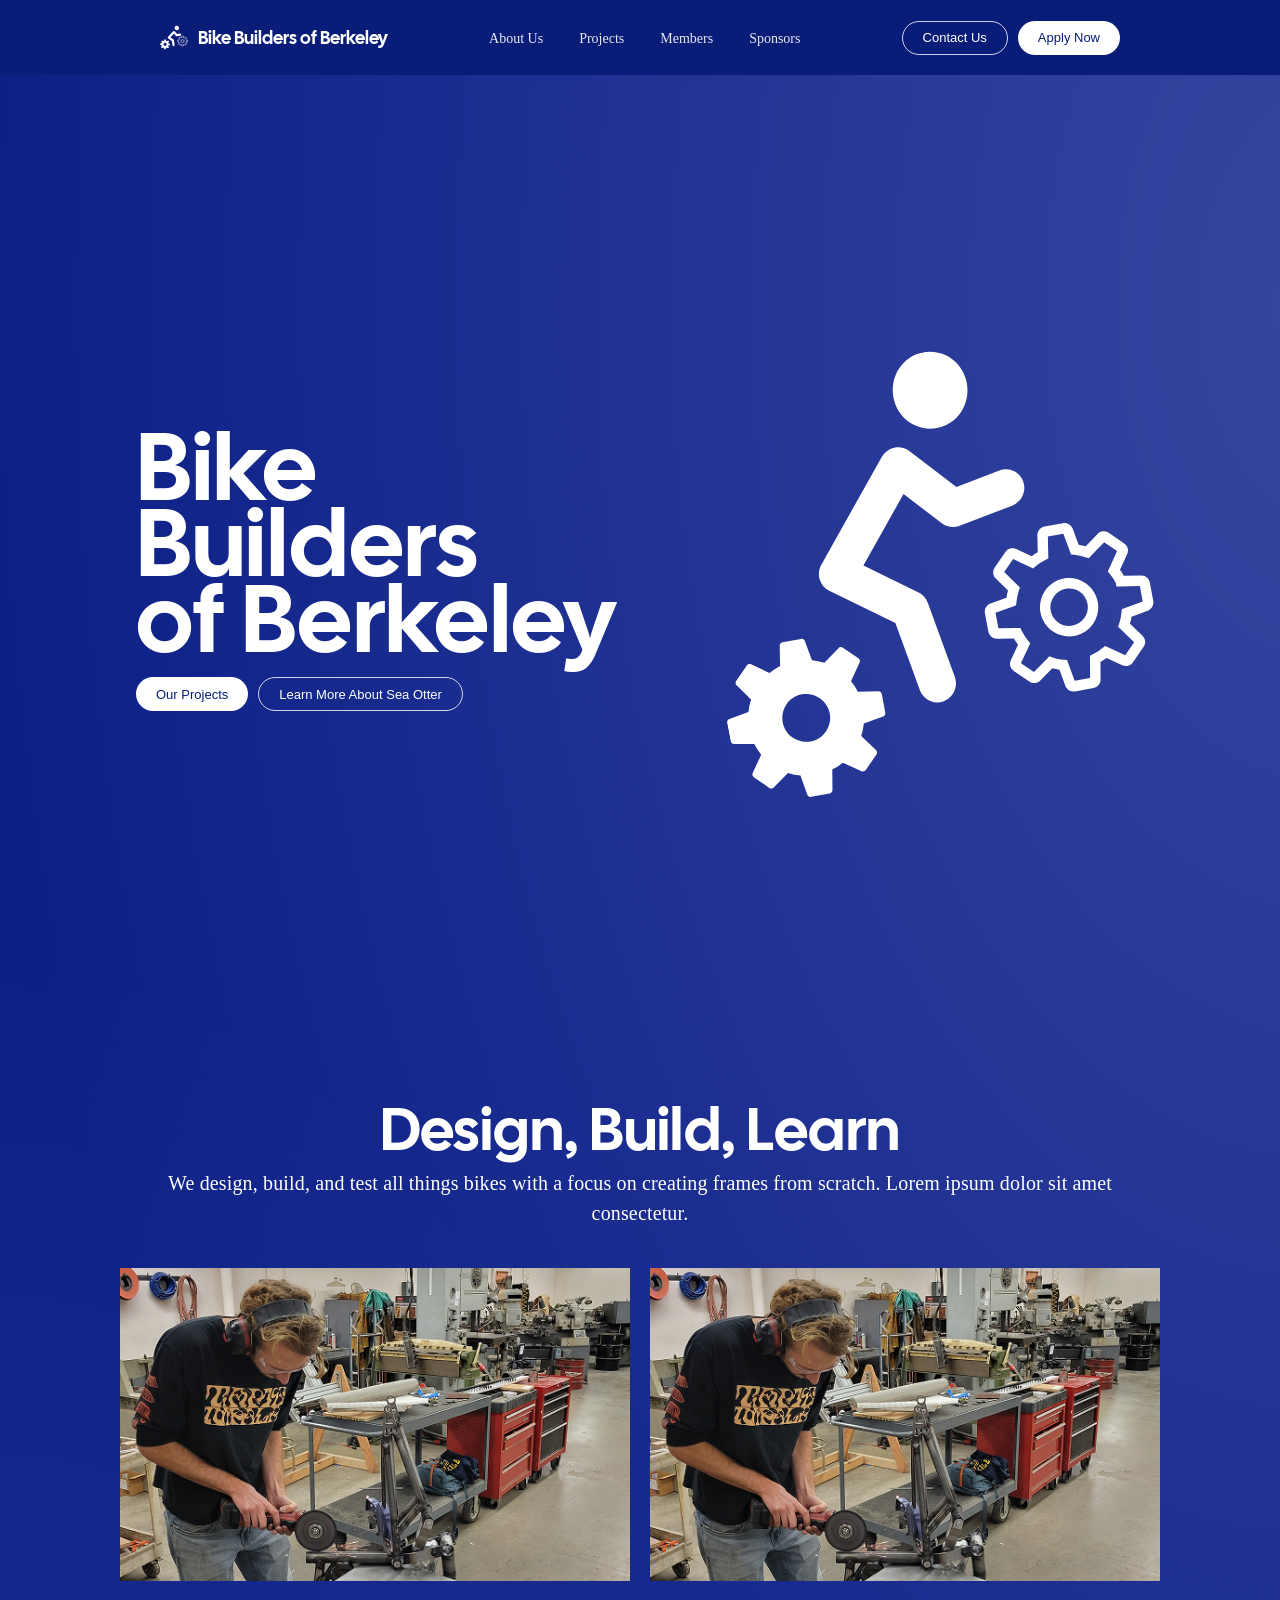
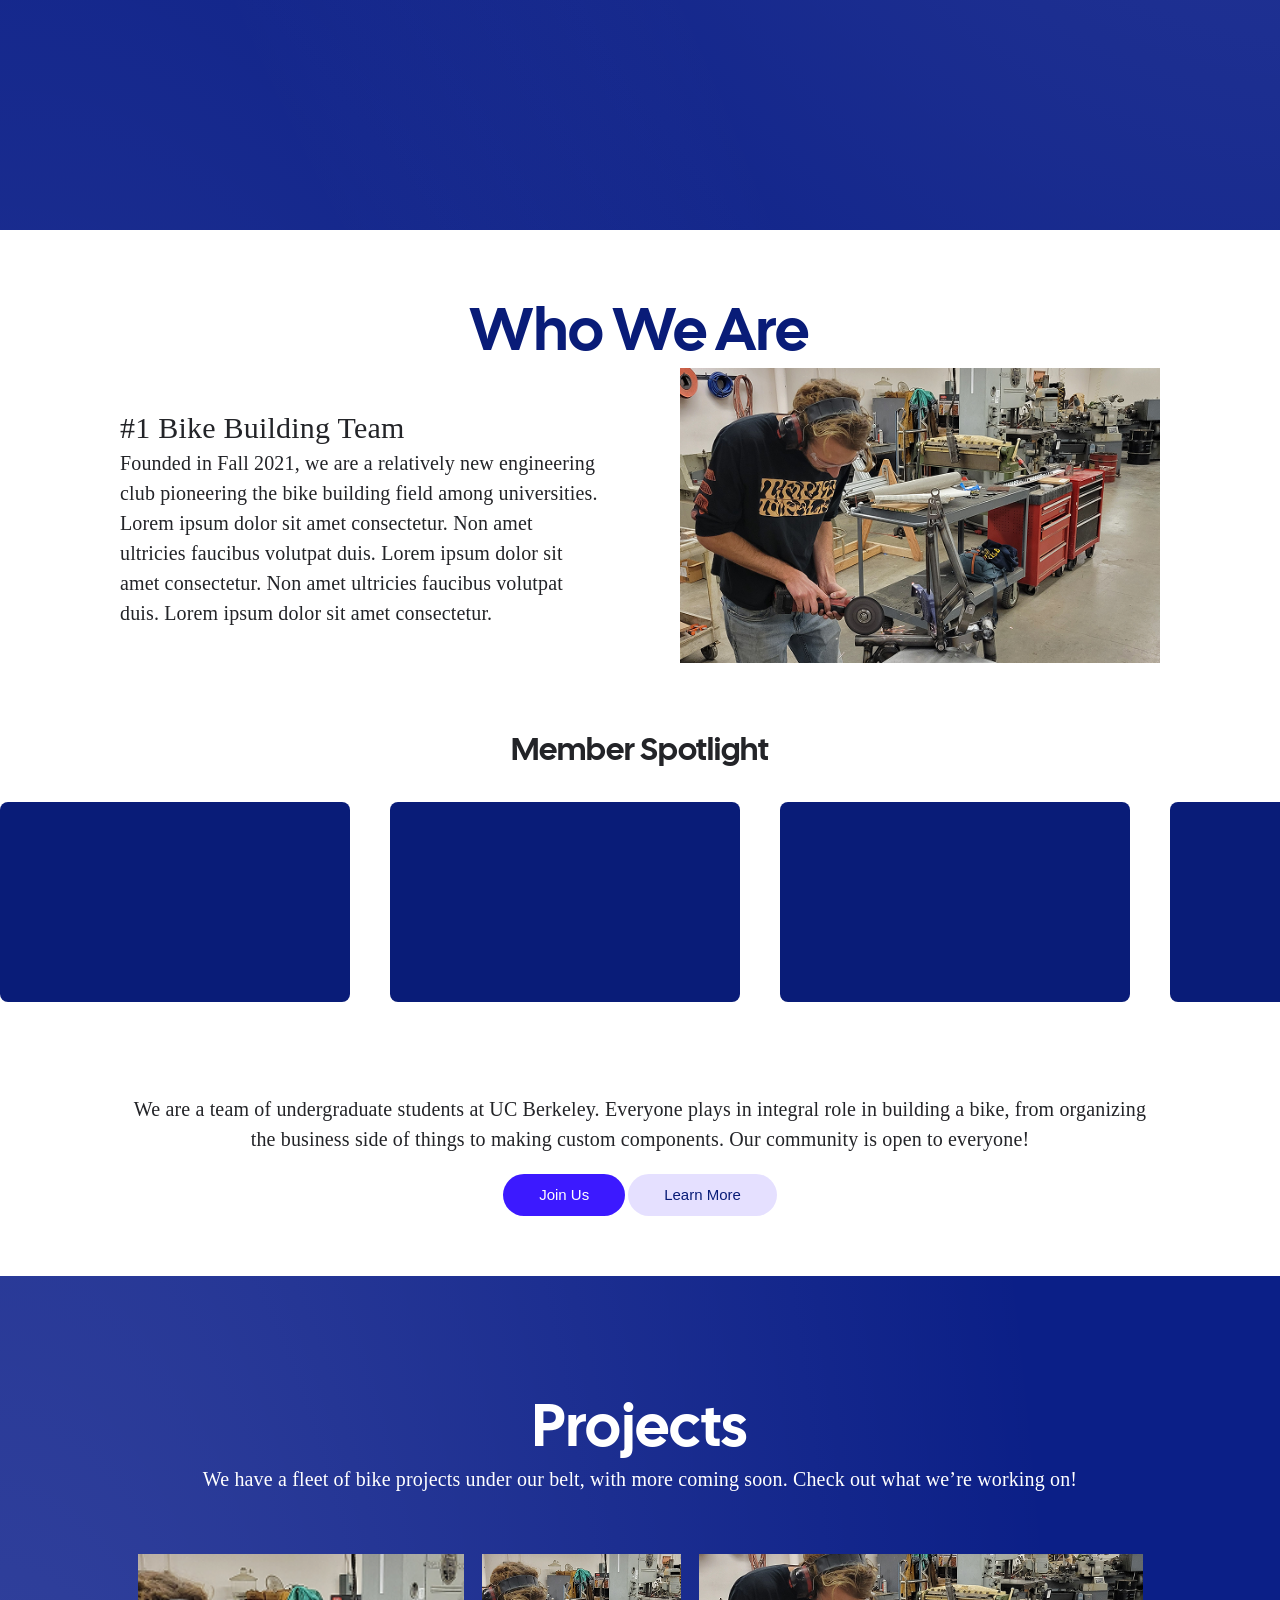
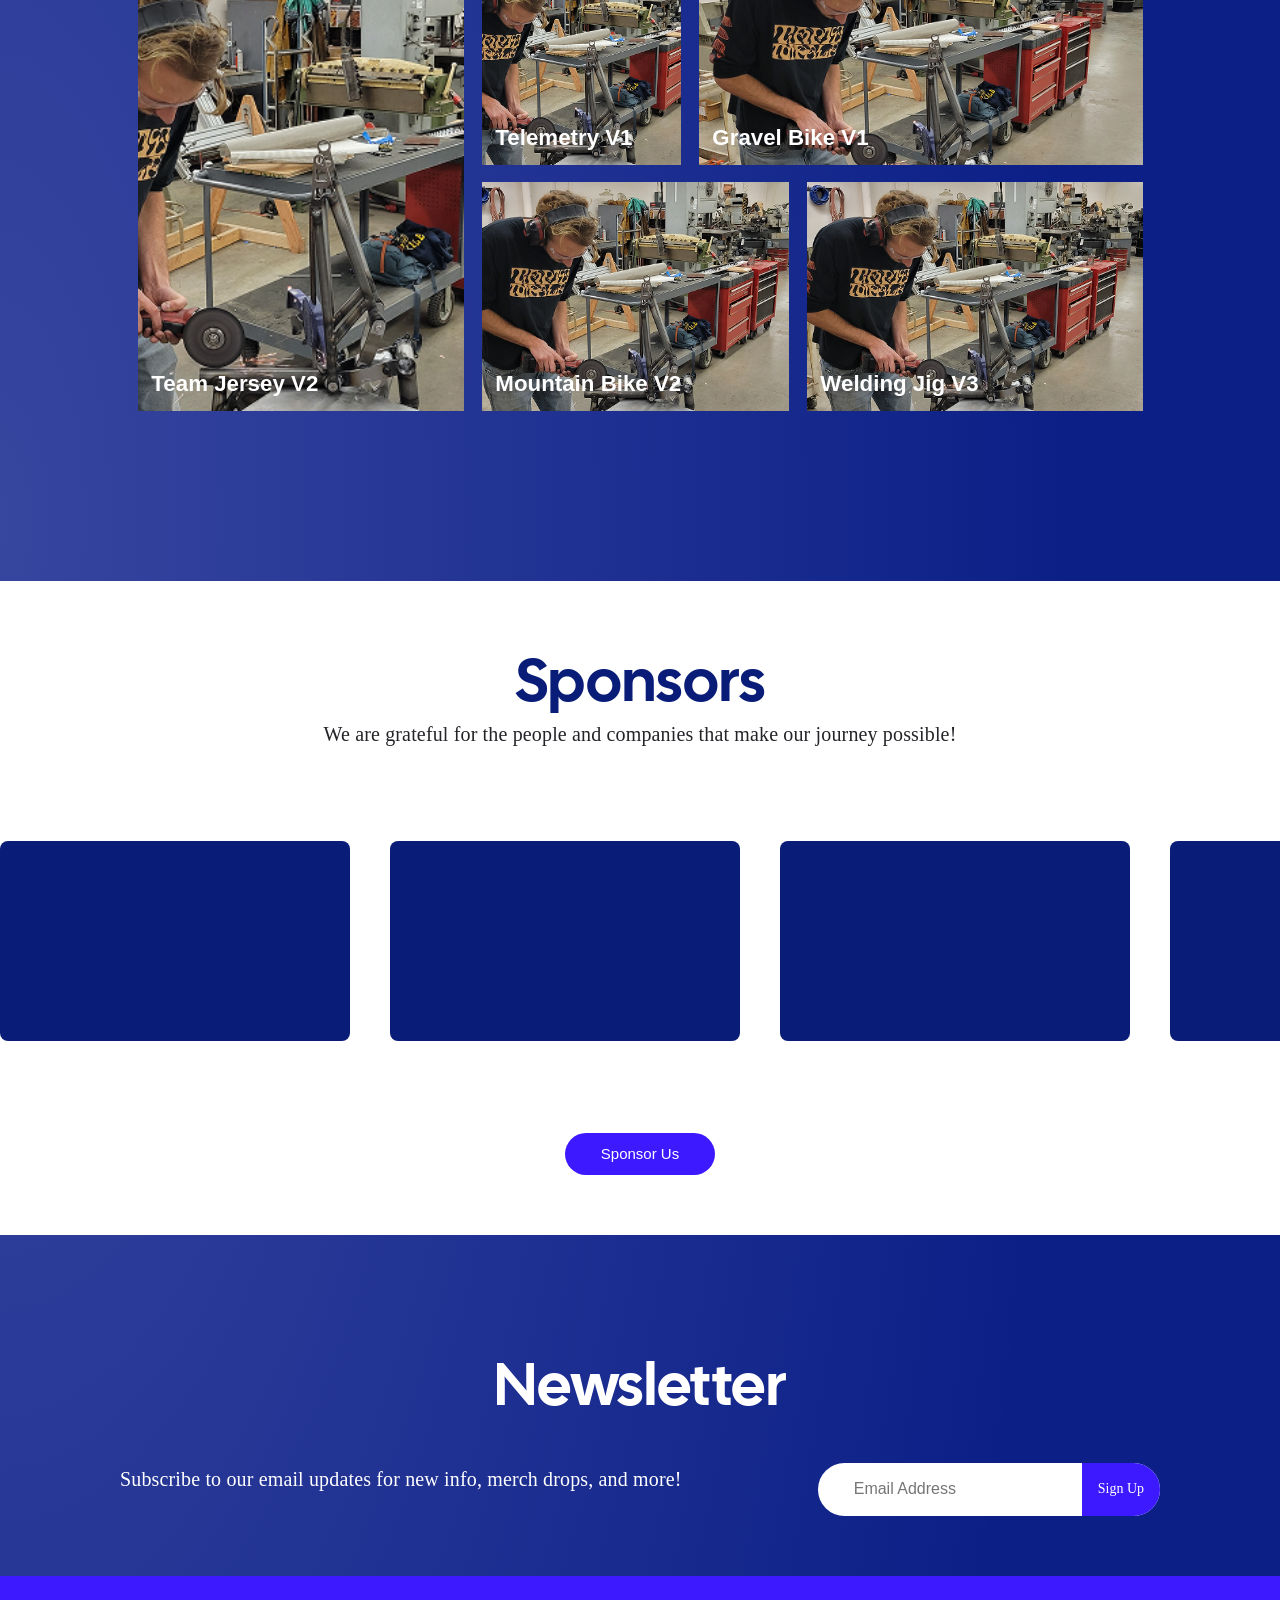
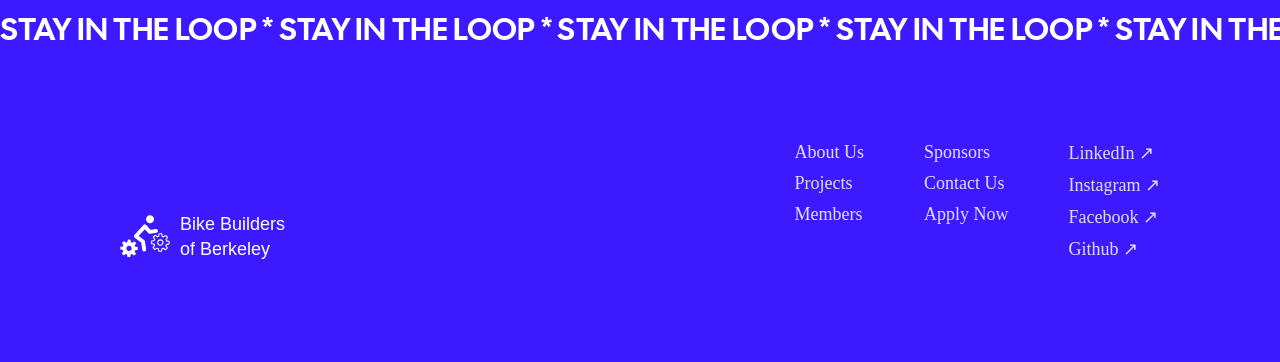
==== commit 42f676a5: "home done" ====
--- a/index.html
+++ b/index.html
@@ -49,7 +49,6 @@
                     <div class="buttons">
                         <a class="white-button" href="gen_projects/gen_projects.html">Our Projects</a>
                         <a class="blank-button" href="contact/contact.html">Learn More About Sea Otter</a>
-
                     </div>
                 </div>
                 <div class = "right">
--- a/style.css
+++ b/style.css
@@ -354,7 +354,7 @@
 }
 
 .hero-section .left {
-    flex: 1 1 400px;             
+    flex: 1 1 400px;       
 }
 
 .hero-section .left h1{
@@ -366,6 +366,7 @@
     line-height: 76.188px; /* 79.363% */
     letter-spacing: 0.72px;
     text-align: left;
+    padding-bottom: 20px;
 }
 
 .hero-section .right {
@@ -527,8 +528,10 @@
     font-weight: 400;
     line-height: 150%; /* 30px */
     letter-spacing: 0.15px;
-    padding: 100px, 40px;
-}
+
+    padding-bottom: 20px;
+}
+
 .carousel {
     width: 100%;
     overflow: hidden;
@@ -824,9 +827,22 @@
 
 /* backgroun ticker */
 
-.blue-bg {
-    background-color: var(--blue-color);
-    width: 100%;
+footer .blue-bg {
+    height: auto; 
+    min-height: 338px;
+    padding-bottom: 40px; /* Ensures space at the very bottom */
+}
+
+/* 2. Ensure no hidden overflow is pushing the page down */
+html, body {
+    margin: 0;
+    padding: 0;
+    overflow-x: hidden; /* Prevents the ribbon from causing horizontal scroll/bottom gaps */
+}
+
+/* 3. Reset any stray margins on the footer wrapper */
+footer .wrapper {
+    padding-bottom: 60px; /* Control the bottom gap here specifically */
 }
 
 /* Scrolling ticker */
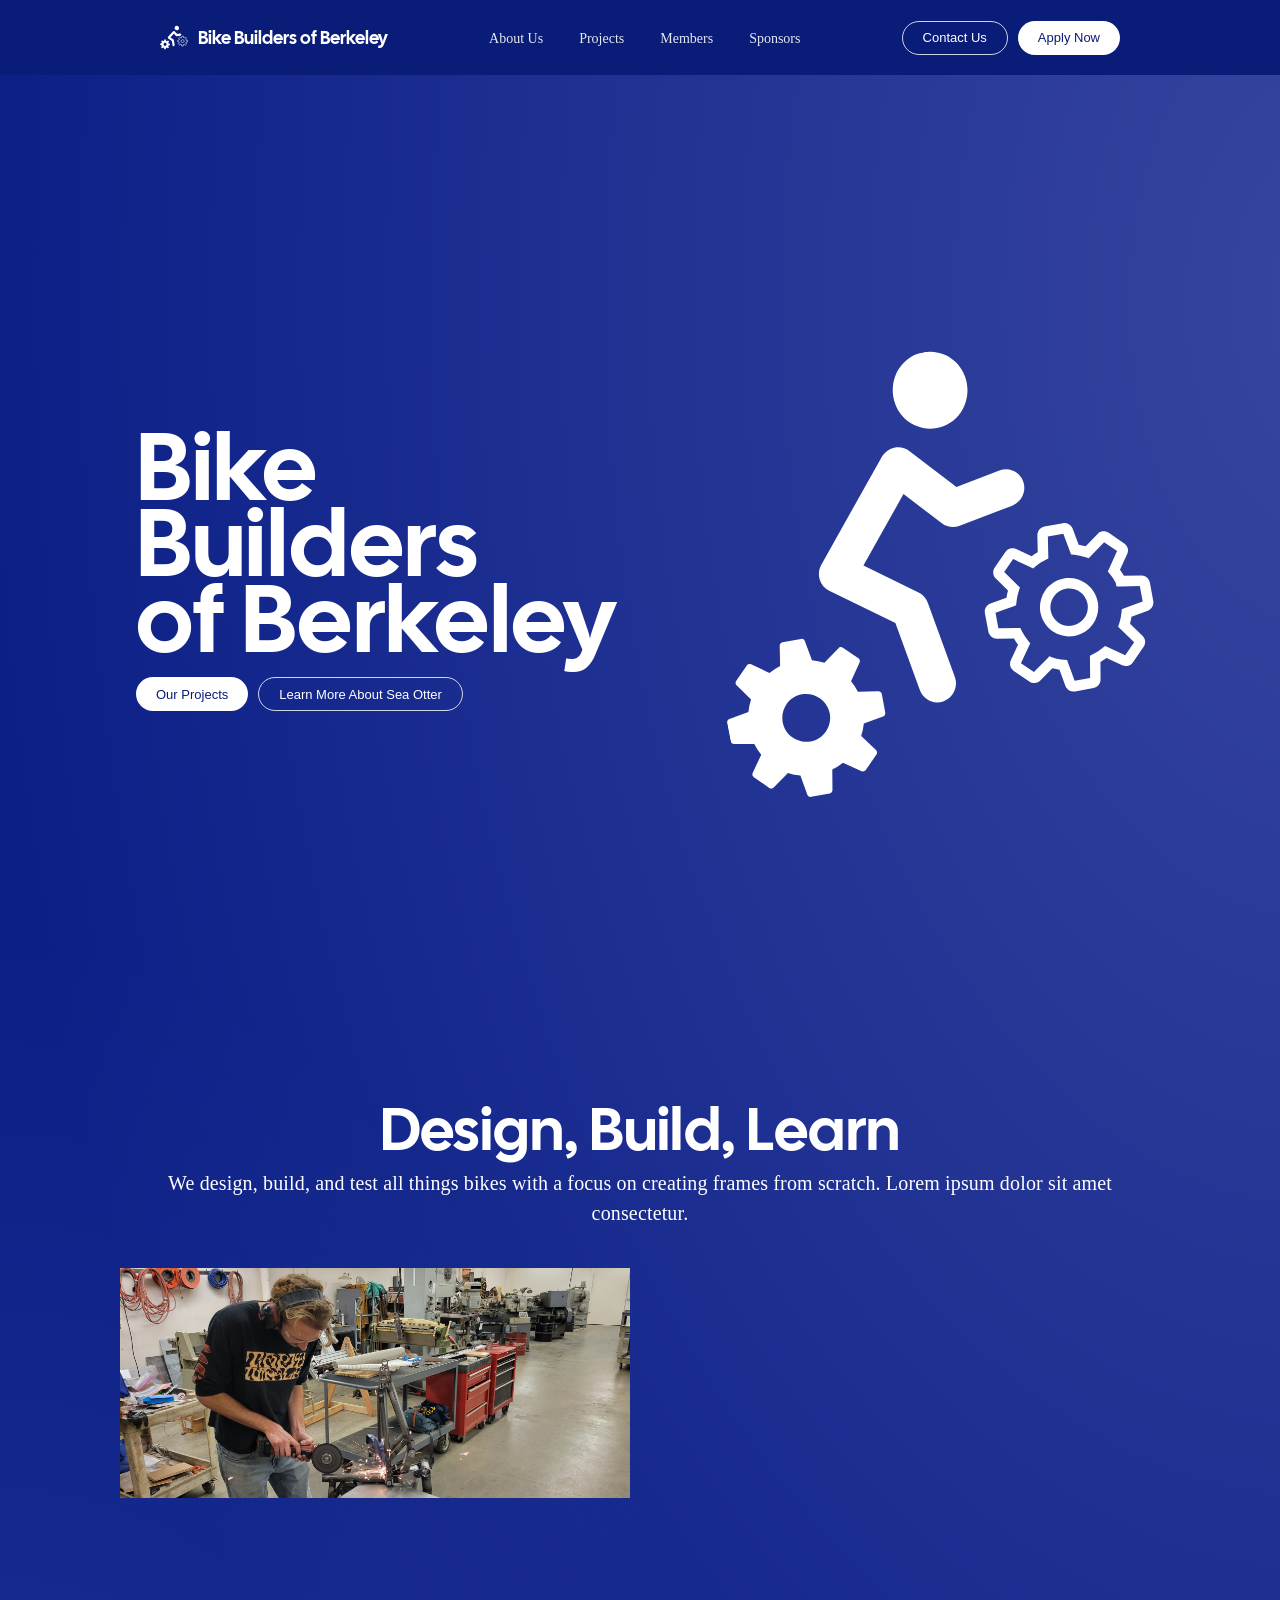
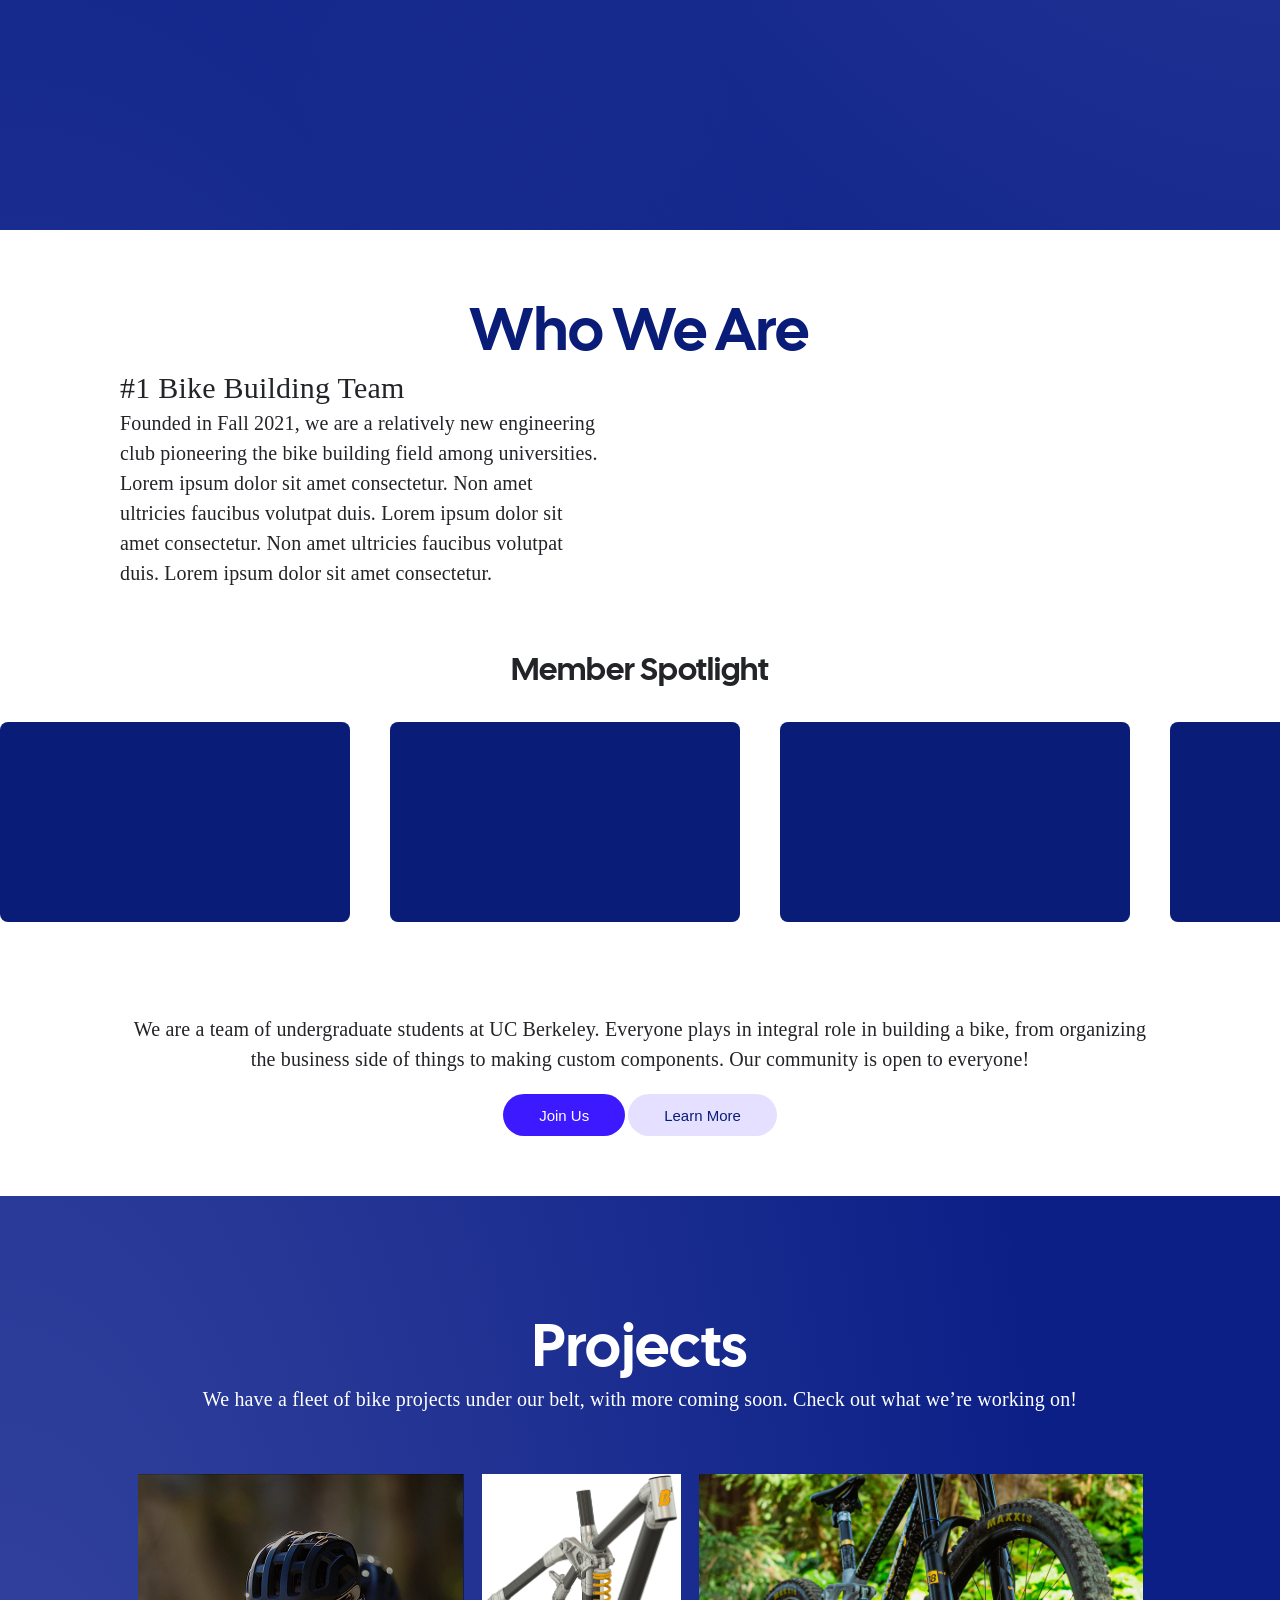
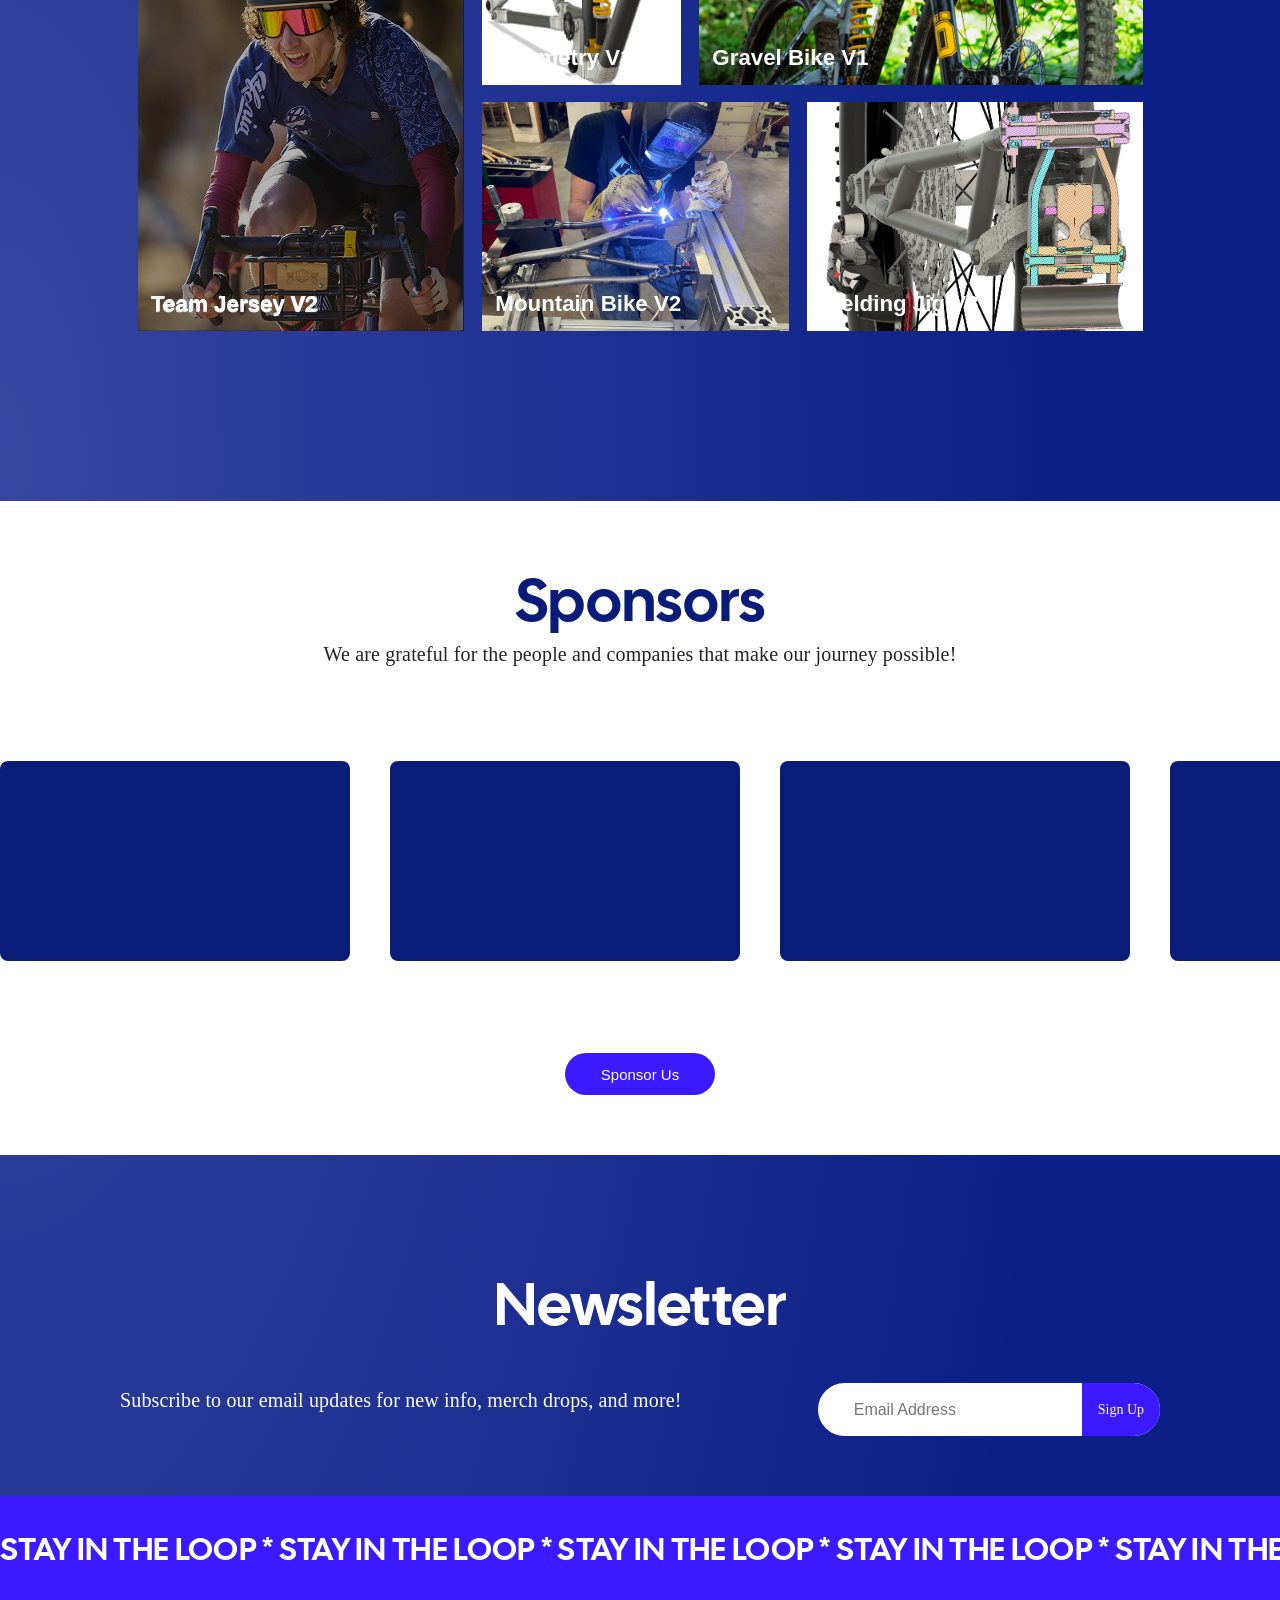
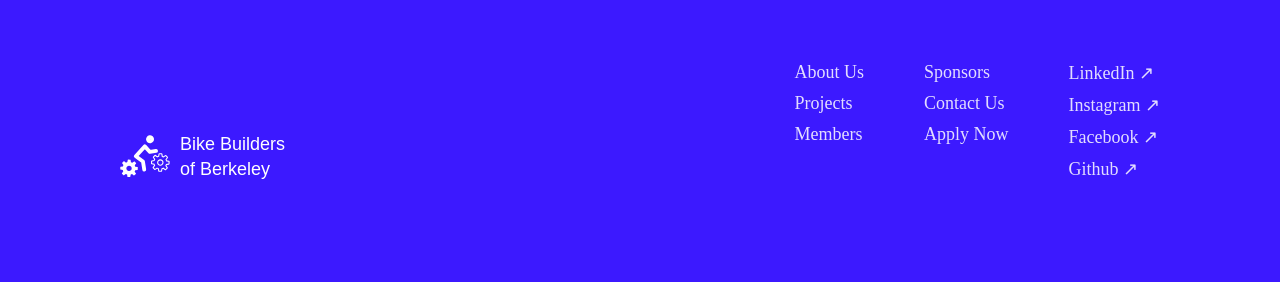
==== commit 17499cf9: "home done except for carousels and HEICS" ====
--- a/index.html
+++ b/index.html
@@ -68,10 +68,10 @@
                 </p>
                 <div class="image-row">
                     <div class="left">
-                        <img src="src/images/sec1-1.png" alt=""/>
+                        <img src="src/images/home/img1.jpg" alt=""/>
                     </div>
                     <div class = "right">
-                        <img src="src/images/sec1-1.png" alt=""/>
+                        <img src="src/images/home/img2.HEIC" alt=""/>
                     </div>
                 </div>
             </div>  
@@ -170,23 +170,23 @@
                 <!-- change content -->
                 <div class="photos">
                     <div class="frame-20">
-                        <img src="src/images/sec1-1.png" alt="">
+                        <img src="src/images/home/teamjersey.png" alt="">
                         <div class="text-wrapper-23">Team Jersey V2</div>
                     </div>
                     <div class="frame-21">
-                        <img src="src/images/sec1-1.png" alt=""/>
+                        <img src="src/images/home/gravelbikev1.JPEG" alt=""/>
                         <div class="text-wrapper-23">Gravel Bike V1</div>
                     </div>
                     <div class="frame-22">
-                        <img src="src/images/sec1-1.png" alt=""/>
+                        <img src="src/images/home/mountainbike.jpeg" alt=""/>
                         <div class="text-wrapper-23">Mountain Bike V2</div>
                     </div>
                     <div class="frame-23">
-                        <img src="src/images/sec1-1.png" alt=""/>
+                        <img src="src/images/home/weldingjigv3.png" alt=""/>
                         <div class="text-wrapper-23">Welding Jig V3</div>
                     </div>
                     <div class="frame-24">
-                        <img src="src/images/sec1-1.png" alt=""/>
+                        <img src="src/images/home/telemetryv1.png" alt=""/>
                         <div class="text-wrapper-23">Telemetry V1</div>
                     </div>
                 </div>
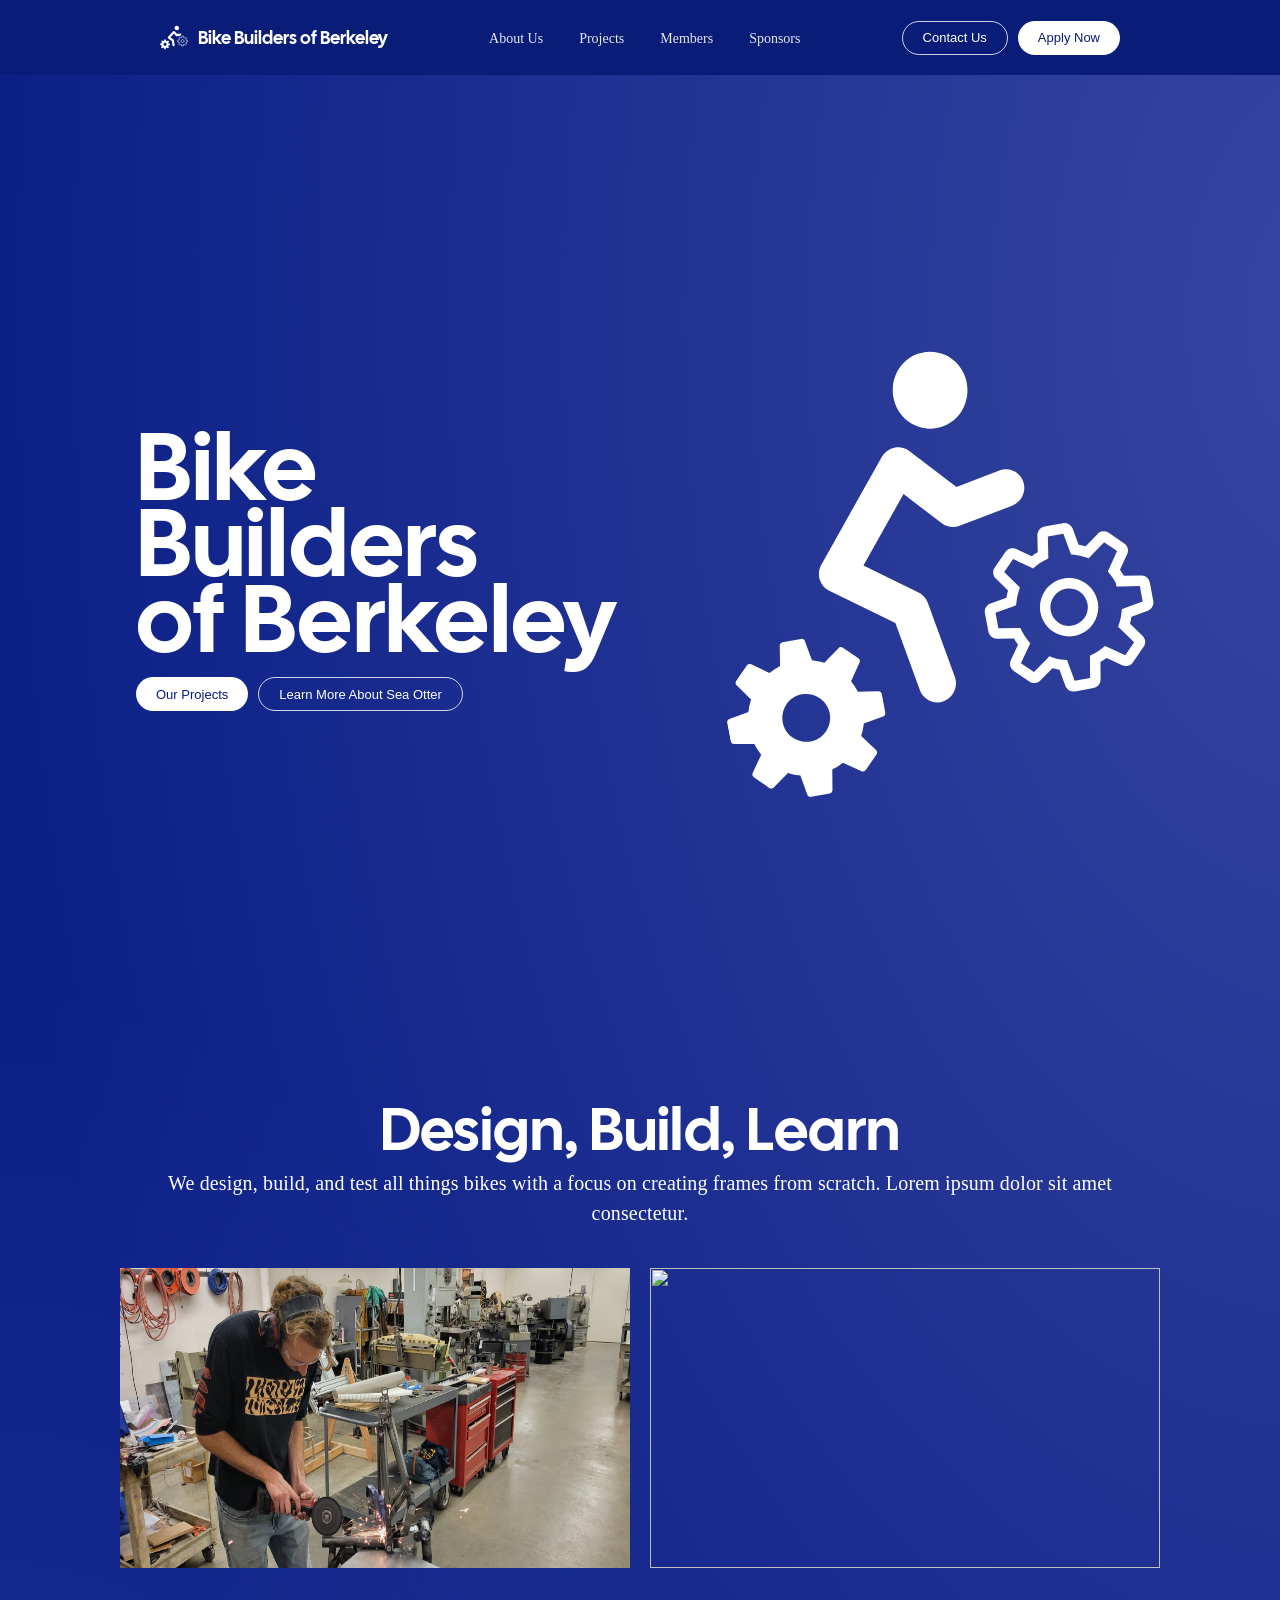
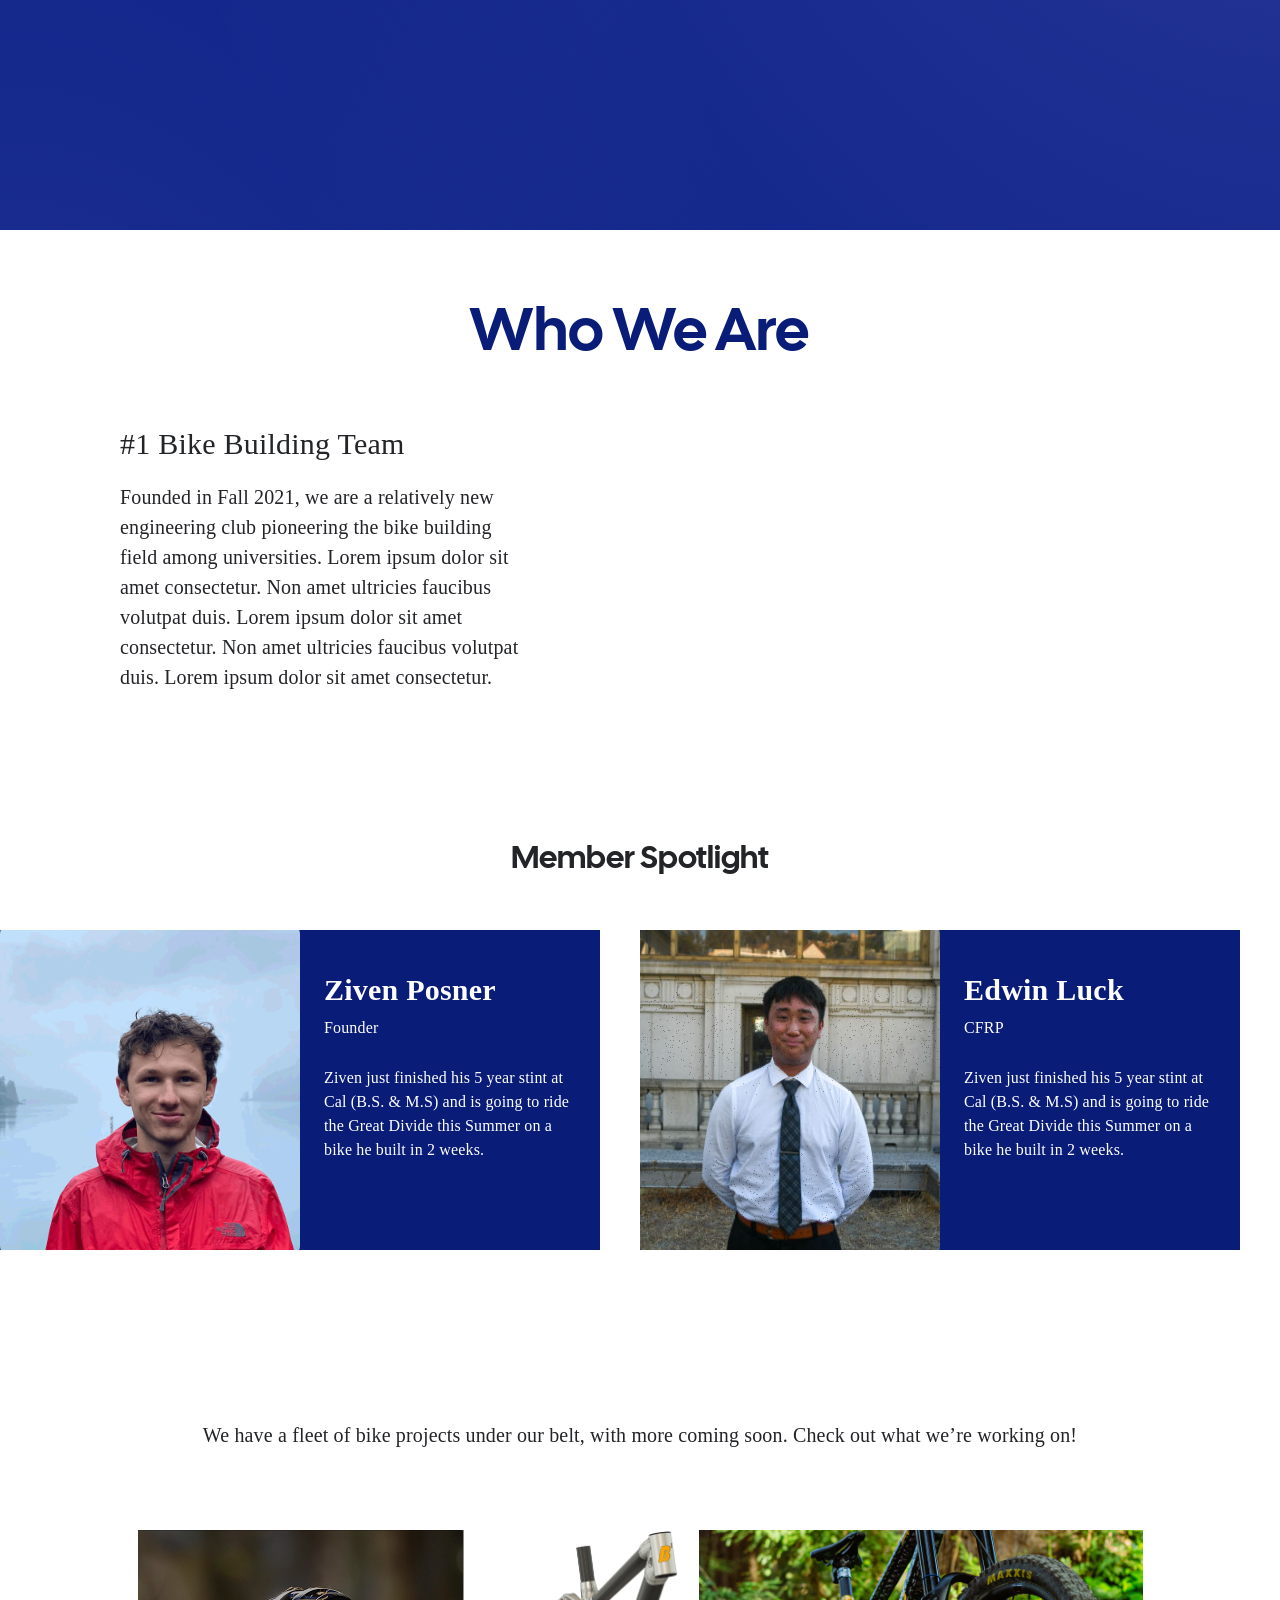
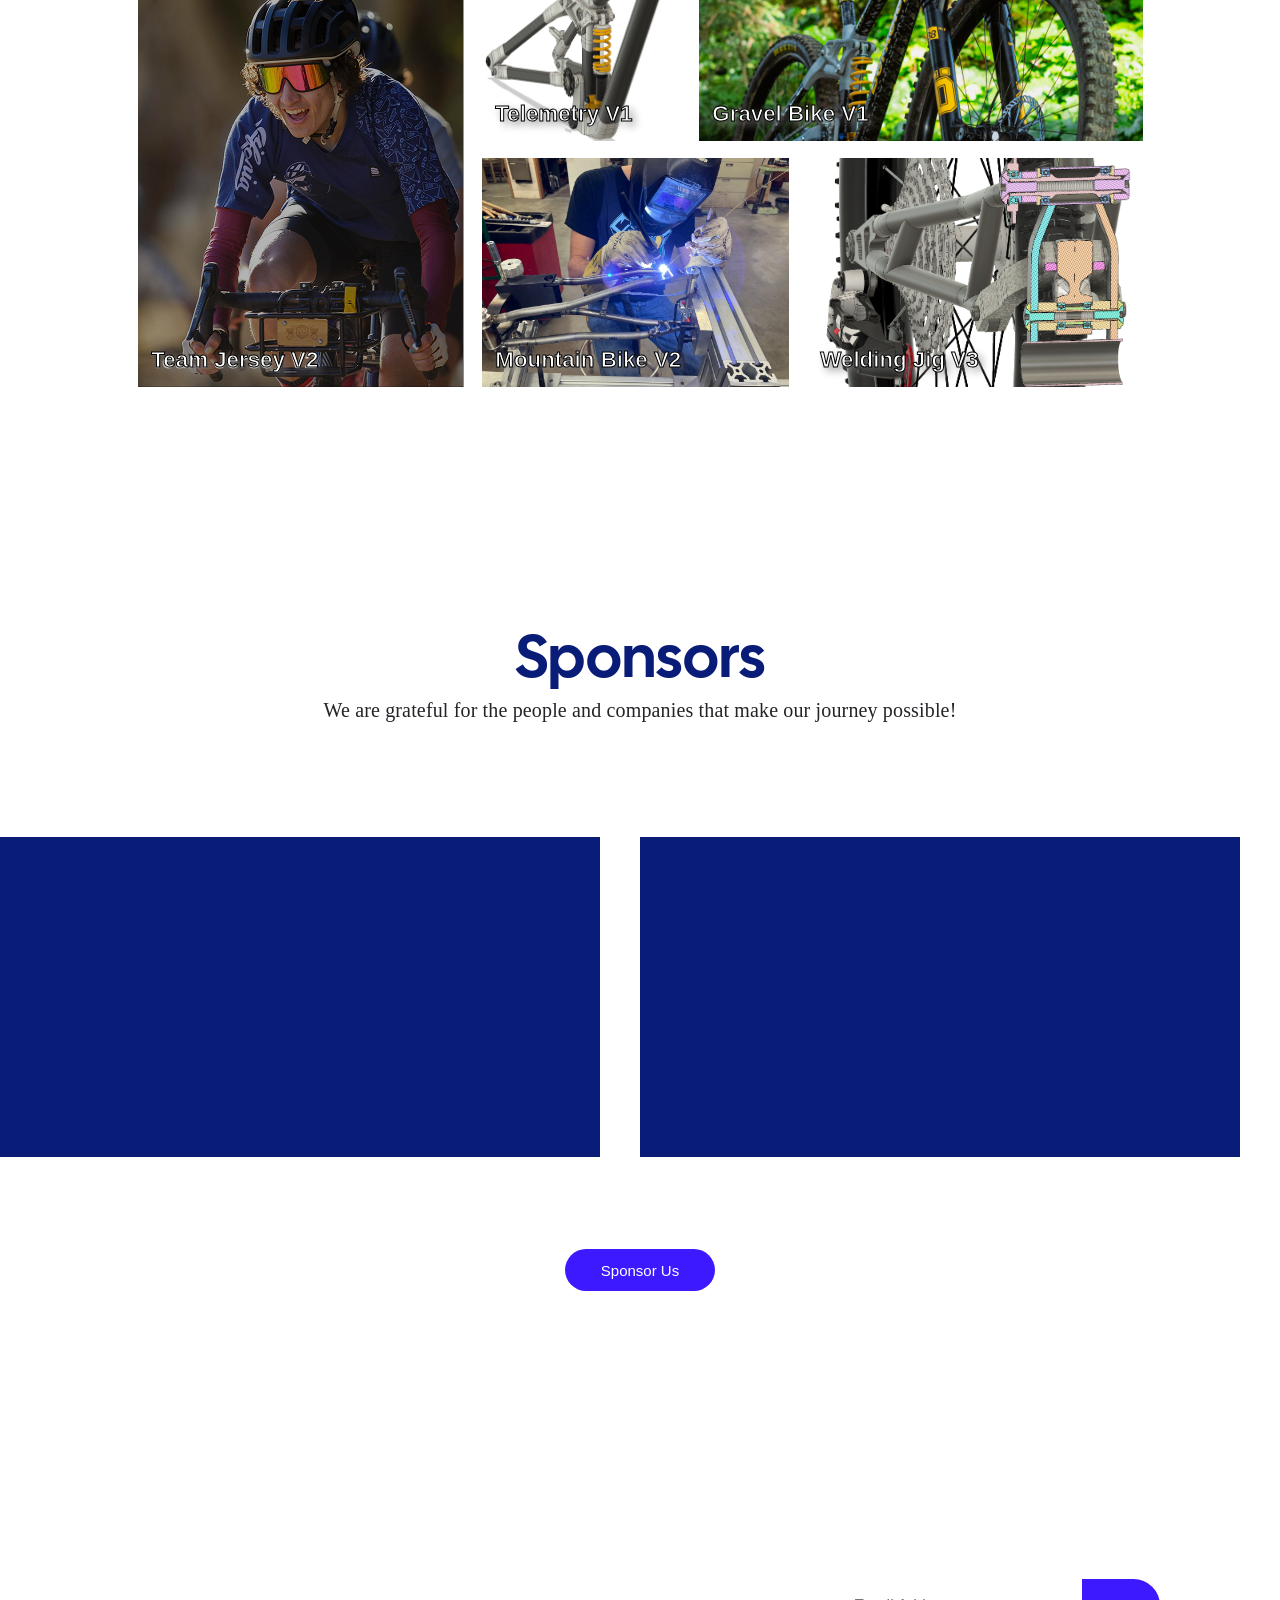
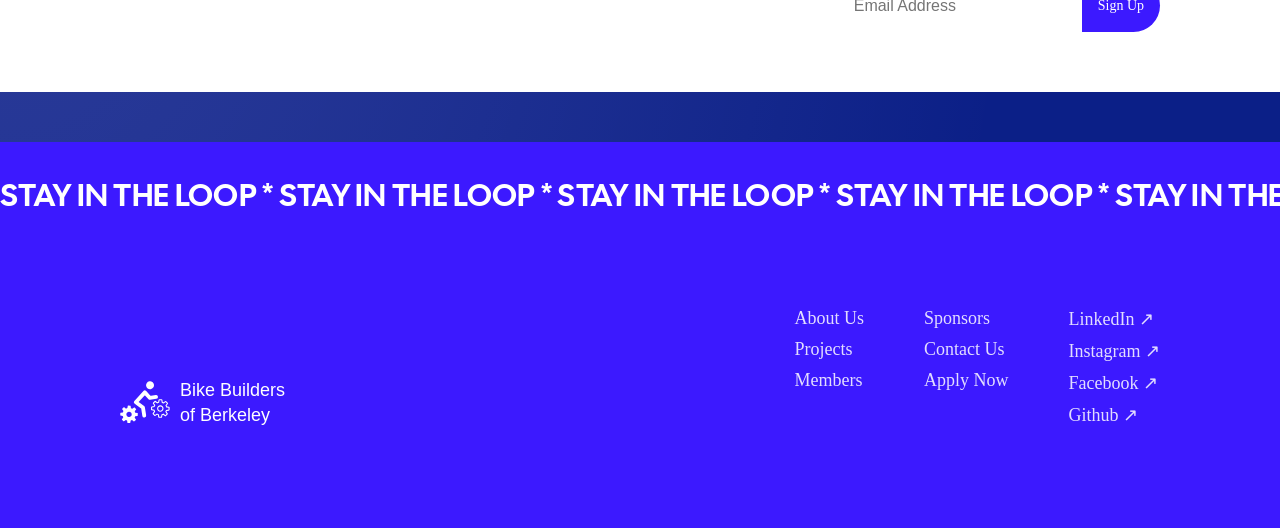
==== commit 0cb1c22f: "updates on animation" ====
--- a/index.html
+++ b/index.html
@@ -22,14 +22,14 @@
                     <a class="nav-title">Bike Builders of Berkeley</a>
                 </div>
                 <ul class="nav-links">
-                    <li><a href="about_us/about_us.html">About Us</a></li>
-                    <li><a href="gen_projects/gen_projects.html">Projects</a></li>
-                    <li><a href="members/members.html">Members</a></li>
-                    <li><a href="sponsers/sponsers.html">Sponsors</a></li>
+                    <li><a href="../about_us/about_us.html">About Us</a></li>
+                    <li><a href="../gen_projects/gen_projects.html">Projects</a></li>
+                    <li><a href="../members/members.html">Members</a></li>
+                    <li><a href="../sponsers/sponsers.html">Sponsors</a></li>
                 </ul>
                 <div class="buttons">
-                    <a class="blank-button" href="#">Contact Us</a>
-                    <a class="white-button" href="#">Apply Now</a>
+                    <a class="blank-button" href="../contact/contact.html">Contact Us</a>
+                    <a class="white-button" href="../apply/apply.html">Apply Now</a>
                 </div>
             </div>
         </nav>
@@ -71,7 +71,7 @@
                         <img src="src/images/home/img1.jpg" alt=""/>
                     </div>
                     <div class = "right">
-                        <img src="src/images/home/img2.HEIC" alt=""/>
+                        <img src="src/images/home/img2.svg" alt=""/>
                     </div>
                 </div>
             </div>  
@@ -96,8 +96,14 @@
                         </div>
             
                         <div class = "right">
-                            <!-- insert youtube -->
-                            <img src="src/images/sec1-1.png" alt=""/>
+                            <!-- change content of youtube link-->
+                            <iframe width="560" height="315" 
+                                src="https://www.youtube.com/embed/gXAw33ghNRE"
+                                title="YouTube video player" 
+                                frameborder="0" 
+                                allow="accelerometer; autoplay; clipboard-write; encrypted-media; gyroscope; picture-in-picture" 
+                                allowfullscreen>
+                            </iframe>
                         </div>
                     </div>
                 </div>  
@@ -113,37 +119,108 @@
                         
                         <div class="group">
                             <div class="card-a">
-                                <!-- change contents -->
-                                <img src="images/icons/python.svg" alt=""/>
-                            </div>
-                            <div class="card-a">
-                                <img src="images/icons/java.svg" alt=""/>
-                            </div>
-                            <div class="card-a">
-                                <img src="images/icons/css.svg" alt=""/>
-                            </div>
-                            <div class="card-a">
-                                <img src="images/icons/html.svg" alt=""/>
-                            </div>
-                            <div class="card-a">
-                                <img src="images/icons/r.svg" alt=""/>
+                                <div class="card-a-image">
+                                    <img src="/src/images/members/ziven.svg" alt="Ziven Posner"/>
+                                </div>
+                                <div class="card-a-content">
+                                    <h3 class="card-a-name">Ziven Posner</h3>
+                                    <p class="card-a-title">Founder</p>
+                                    <p class="card-a-bio">Ziven just finished his 5 year stint at Cal (B.S. &amp; M.S) and is going to ride the Great Divide this Summer on a bike he built in 2 weeks.</p>
+                                </div>
+                            </div>
+                            <div class="card-a">
+                                <div class="card-a-image">
+                                    <img src="/src/images/members/edwin.svg" alt="Edwin"/>
+                                </div>
+                                <div class="card-a-content">
+                                    <h3 class="card-a-name">Edwin Luck</h3>
+                                    <p class="card-a-title">CFRP</p>
+                                    <p class="card-a-bio">Ziven just finished his 5 year stint at Cal (B.S. &amp; M.S) and is going to ride the Great Divide this Summer on a bike he built in 2 weeks.</p>
+                                </div>
+                            </div>
+                            <div class="card-a">
+                                <div class="card-a-image">
+                                    <img src="/src/images/members/grant.svg" alt="Grant"/>
+                                </div>
+                                <div class="card-a-content">
+                                    <h3 class="card-a-name">Grant Hough</h3>
+                                    <p class="card-a-title">Suspention</p>
+                                    <p class="card-a-bio">Ziven just finished his 5 year stint at Cal (B.S. &amp; M.S) and is going to ride the Great Divide this Summer on a bike he built in 2 weeks.</p>
+                                </div>
+                            </div>
+                            <div class="card-a">
+                                <div class="card-a">
+                                <div class="card-a-image">
+                                    <img src="/src/images/members/jacob.svg" alt="Jacob"/>
+                                </div>
+                                <div class="card-a-content">
+                                    <h3 class="card-a-name">Jacob Pashman</h3>
+                                    <p class="card-a-title">Co-Founder</p>
+                                    <p class="card-a-bio">Ziven just finished his 5 year stint at Cal (B.S. &amp; M.S) and is going to ride the Great Divide this Summer on a bike he built in 2 weeks.</p>
+                                </div>
+                            </div>
+                            <div class="card-a">
+                                <div class="card-a-image">
+                                    <img src="/src/images/members/justin.svg" alt="Justin"/>
+                                </div>
+                                <div class="card-a-content">
+                                    <h3 class="card-a-name">Justin Peck</h3>
+                                    <p class="card-a-title">Frame</p>
+                                    <p class="card-a-bio">Ziven just finished his 5 year stint at Cal (B.S. &amp; M.S) and is going to ride the Great Divide this Summer on a bike he built in 2 weeks.</p>
+                                </div>
                             </div>
                         </div> 
                         <div class="group">
                             <div class="card-a">
-                                <img src="images/icons/python.svg" alt=""/>
-                            </div>
-                            <div class="card-a">
-                                <img src="images/icons/java.svg" alt=""/>
-                            </div>
-                            <div class="card-a">
-                                <img src="images/icons/css.svg" alt=""/>
-                            </div>
-                            <div class="card-a">
-                                <img src="images/icons/html.svg" alt=""/>
-                            </div>
-                            <div class="card-a">
-                                <img src="images/icons/r.svg" alt=""/>
+                                <div class="card-a-image">
+                                    <img src="/src/images/members/kevin.svg" alt="Kevin"/>
+                                </div>
+                                <div class="card-a-content">
+                                    <h3 class="card-a-name">Kevin Ying</h3>
+                                    <p class="card-a-title">Lead</p>
+                                    <p class="card-a-bio">Ziven just finished his 5 year stint at Cal (B.S. &amp; M.S) and is going to ride the Great Divide this Summer on a bike he built in 2 weeks.</p>
+                                </div>
+                            </div>
+                            <div class="card-a">
+                                <div class="card-a-image">
+                                    <img src="/src/images/members/kian.svg" alt="Kian"/>
+                                </div>
+                                <div class="card-a-content">
+                                    <h3 class="card-a-name">Kian Rafian</h3>
+                                    <p class="card-a-title">Frame</p>
+                                    <p class="card-a-bio">Ziven just finished his 5 year stint at Cal (B.S. &amp; M.S) and is going to ride the Great Divide this Summer on a bike he built in 2 weeks.</p>
+                                </div>
+                            </div>
+                            <div class="card-a">
+                                <div class="card-a-image">
+                                    <img src="/src/images/members/luke.svg" alt="Luke"/>
+                                </div>
+                                <div class="card-a-content">
+                                    <h3 class="card-a-name">Luke Hollingsworth</h3>
+                                    <p class="card-a-title">Lead</p>
+                                    <p class="card-a-bio">Ziven just finished his 5 year stint at Cal (B.S. &amp; M.S) and is going to ride the Great Divide this Summer on a bike he built in 2 weeks.</p>
+                                </div>
+                            </div>
+                            <div class="card-a">
+                                <div class="card-a">
+                                <div class="card-a-image">
+                                    <img src="/src/images/members/pranav.svg" alt="Pranav"/>
+                                </div>
+                                <div class="card-a-content">
+                                    <h3 class="card-a-name">Pranav Amarnath</h3>
+                                    <p class="card-a-title">Lead</p>
+                                    <p class="card-a-bio">Ziven just finished his 5 year stint at Cal (B.S. &amp; M.S) and is going to ride the Great Divide this Summer on a bike he built in 2 weeks.</p>
+                                </div>
+                            </div>
+                            <div class="card-a">
+                                <div class="card-a-image">
+                                    <img src="/src/images/members/sophia.svg" alt="Sophia"/>
+                                </div>
+                                <div class="card-a-content">
+                                    <h3 class="card-a-name">Sophia Cambell</h3>
+                                    <p class="card-a-title">President</p>
+                                    <p class="card-a-bio">Ziven just finished his 5 year stint at Cal (B.S. &amp; M.S) and is going to ride the Great Divide this Summer on a bike he built in 2 weeks.</p>
+                                </div>
                             </div>
                         </div> 
                     </div>
@@ -209,10 +286,6 @@
                     <div class="track">
                         <div class="group">
                             <div class="card-a">
-                                <!-- change contents -->
-                                <img src="images/icons/python.svg" alt=""/>
-                            </div>
-                            <div class="card-a">
                                 <img src="images/icons/java.svg" alt=""/>
                             </div>
                             <div class="card-a">
--- a/style.css
+++ b/style.css
@@ -397,7 +397,7 @@
 
     .hero-section .right img {
         width: 100%;              /* scale image on smaller screens */
-        height: auto;
+        height: 100%;
     }
 }
 
@@ -443,7 +443,7 @@
 
 .section-1 img {
     width: 100%;
-    height: auto;
+    height: 300px;
     display: block;
 }
 
@@ -458,6 +458,7 @@
     display: flex;
     align-items: center;
     gap: 80px;
+    margin-top: 20px;
 }
 
 .section-2-inner-layout .left {
@@ -466,12 +467,9 @@
 
 .section-2-inner-layout .right {
     flex: 1;
-}
-
-.section-2-inner-layout img {
-    width: 100%;
-    height: auto;
-}
+    margin-top: 20px;
+}
+
 
 .section-2 h1 {
 
@@ -499,6 +497,7 @@
     color: var(--black-color);
     font-family: "Helvetica Neue";
     font-size: 20px;
+    margin-top: 18px;
     font-style: normal;
     font-weight: 400;
     line-height: 150%; /* 30px */
@@ -517,6 +516,8 @@
     font-size: 32px;
     font-style: normal;
     font-weight: 400;
+    margin-top: 48px;
+    margin-bottom: 20px;
     line-height: normal;
 }
 
@@ -552,18 +553,61 @@
     
 .card-a {
     flex: 0 0 auto;
-    width: 350px;
-    height: 200px;
+    width: 600px;
+    height: 320px;
     background: var(--dark-blue-color);
-    border-radius: 8px;
-    display: flex;
-    align-items: center;
-    justify-content: center;
-}
+    display: flex;
+    overflow: hidden;
+    border-radius: 0;
+}
+
+.card-a-image {
+    width: 50%;
+    height: 100%;
+    flex-shrink: 0;
+    overflow: hidden;
+    padding: 0;        /* remove any accidental padding */
+    margin: 0;  
+    border-radius: 0;
     
-.card-a img {
-    max-width: 80%;
-    height: auto;
+}
+
+.card-a-image img {
+    width: 100%;
+    height: 100%;
+    object-fit: cover;
+    object-position: center;
+    display: block;
+    border-radius: 0;  /* explicitly zero */
+    margin: 0;
+    padding: 0;
+}
+
+.card-a-content {
+    width: 50%;
+    margin-top: 16px;
+    padding: 24px;
+    display: flex;
+    flex-direction: column;
+    justify-content: left;
+    text-align: left;
+    gap: 6px;
+    color: var(--white-color);
+}
+
+.card-a-content h3 {
+    font-size: 30px;
+    font-weight: 700;
+    margin: 0;
+    color: var(--white-color);
+}
+
+.card-a-content p {
+    font-size: 16px;
+    font-weight: 400;
+    line-height: 1.5;
+    margin: 0;
+    color: var(--white-color);
 }
     
 @keyframes scroll {
@@ -606,6 +650,8 @@
     width: fit-content;
     font-family: "Helvetica Neue-Bold", Helvetica;
     font-weight: 700;
+    text-shadow: 4px 4px 8px gray;
+    -webkit-text-stroke: 1px black;
     color: #ffffff;
     font-size: 22.3px;
     letter-spacing: 0;
@@ -693,6 +739,7 @@
     width: 100%;
     height: 100%;
     object-fit: cover;
+
     top: 0;
     left: 0;
 }
